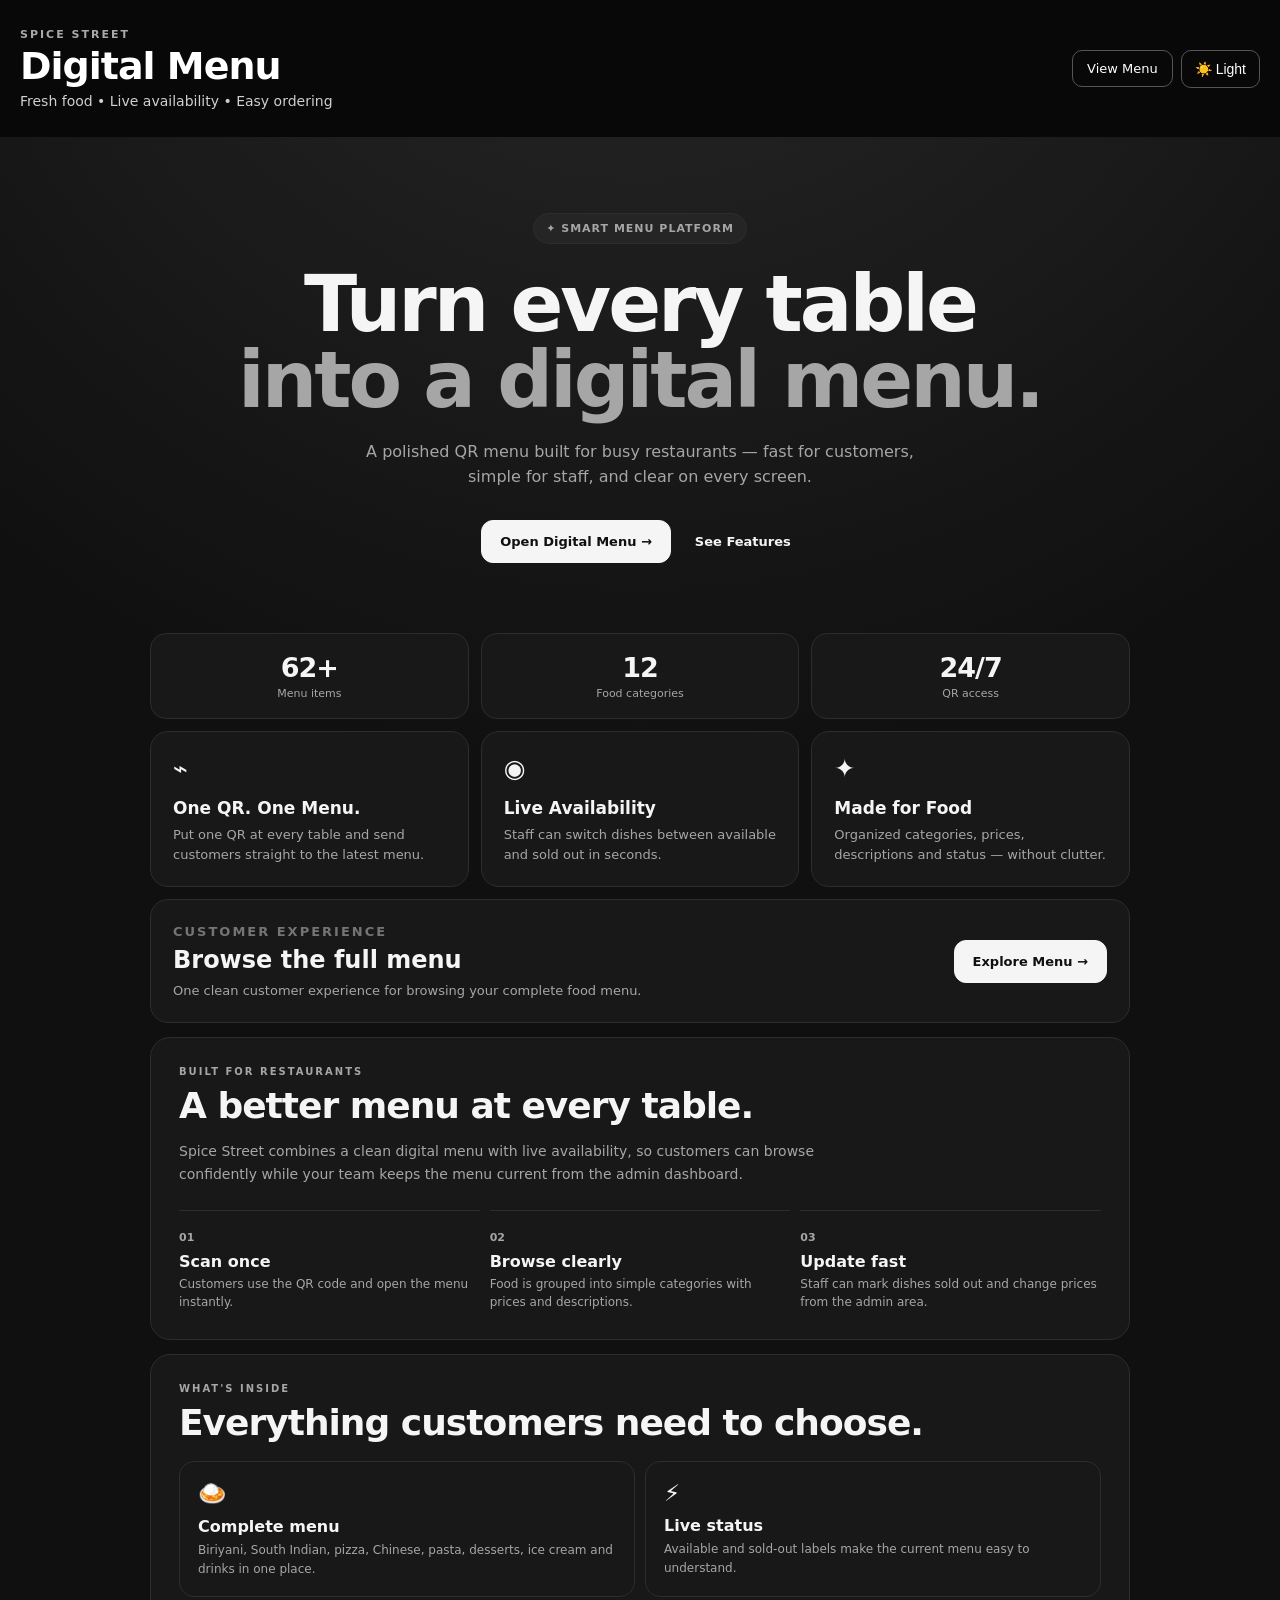
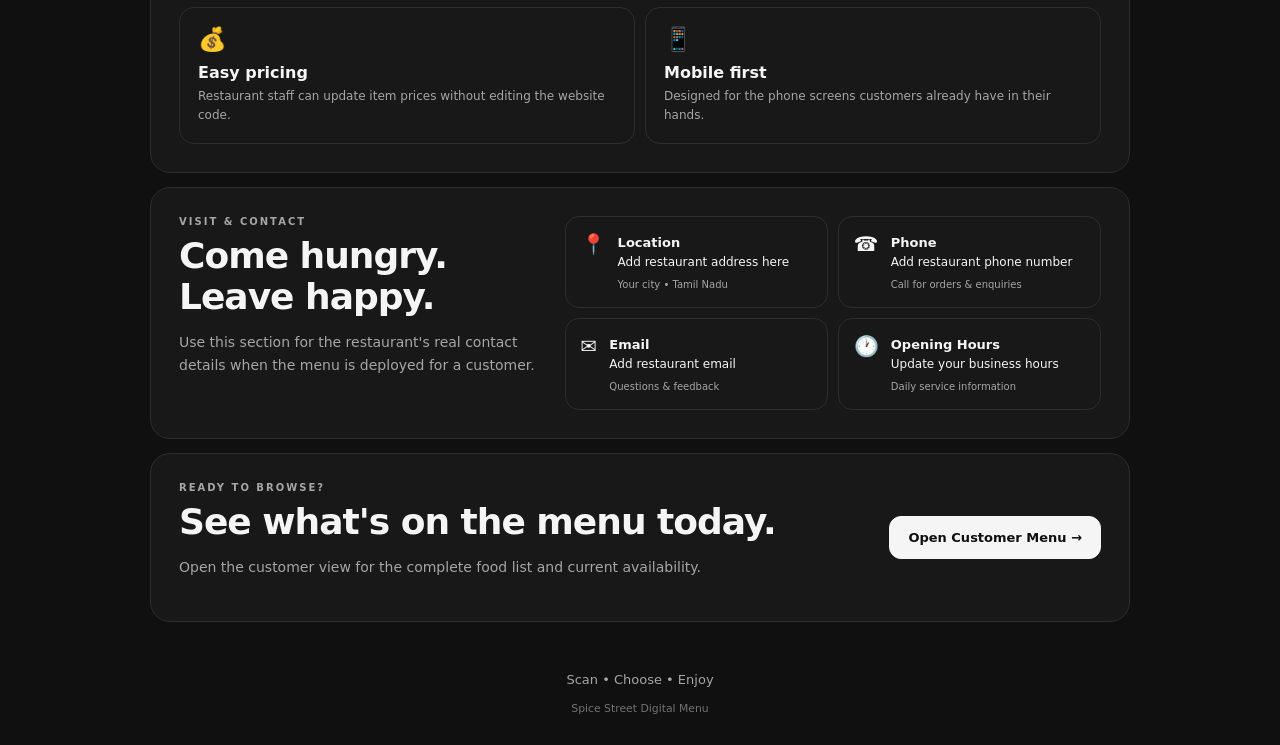
==== index.html @ be13a52f "fix: use canonical folder URLs for customer and admin" ====
<!DOCTYPE html>
<html lang="en">
<head>
  <meta charset="UTF-8">
  <meta name="viewport" content="width=device-width, initial-scale=1.0">
  <meta name="description" content="Spice Street digital menu — browse food, prices and live availability.">
  <link rel="canonical" href="https://menu.nexgenlink.co.in/">
  <title>Spice Street - Digital Menu</title>
  <link rel="icon" type="image/svg+xml" href="favicon.svg?v=15">
  <link rel="stylesheet" href="styles.css?v=15">
</head>
<body class="landing-page">
  <header class="topbar">
    <div>
      <p class="eyebrow">SPICE STREET</p>
      <h1>Digital Menu</h1>
      <p class="sub">Fresh food • Live availability • Easy ordering</p>
    </div>
    <div class="top-actions">
      <a class="admin-link" href="/customer/">View Menu</a>
      <button id="themeToggle" class="theme-toggle" type="button" aria-label="Switch theme"></button>
    </div>
  </header>

  <main class="landing-container">
    <section class="landing-hero">
      <div class="landing-badge">✦ SMART MENU PLATFORM</div>
      <h2>Turn every table<br><span>into a digital menu.</span></h2>
      <p>A polished QR menu built for busy restaurants — fast for customers, simple for staff, and clear on every screen.</p>
      <div class="landing-actions">
        <a class="primary-btn" href="/customer/">Open Digital Menu →</a>
        <a class="secondary-link" href="#features">See Features</a>
      </div>
    </section>

    <section class="landing-stats"><div><strong>62+</strong><span>Menu items</span></div><div><strong>12</strong><span>Food categories</span></div><div><strong>24/7</strong><span>QR access</span></div></section><section id="features" class="feature-grid">
      <article class="feature-card"><div class="feature-icon">⌁</div><h3>One QR. One Menu.</h3><p>Put one QR at every table and send customers straight to the latest menu.</p></article>
      <article class="feature-card"><div class="feature-icon">◉</div><h3>Live Availability</h3><p>Staff can switch dishes between available and sold out in seconds.</p></article>
      <article class="feature-card"><div class="feature-icon">✦</div><h3>Made for Food</h3><p>Organized categories, prices, descriptions and status — without clutter.</p></article>
    </section>

    <section class="menu-preview">
      <div>
        <p class="eyebrow">CUSTOMER EXPERIENCE</p>
        <h2>Browse the full menu</h2>
        <p>One clean customer experience for browsing your complete food menu.</p>
      </div>
      <a class="primary-btn" href="/customer/">Explore Menu →</a>
    </section>
<section class="about-block"><div class="section-kicker">BUILT FOR RESTAURANTS</div><h2>A better menu at every table.</h2><p>Spice Street combines a clean digital menu with live availability, so customers can browse confidently while your team keeps the menu current from the admin dashboard.</p><div class="about-points"><div><strong>01</strong><span>Scan once</span><p>Customers use the QR code and open the menu instantly.</p></div><div><strong>02</strong><span>Browse clearly</span><p>Food is grouped into simple categories with prices and descriptions.</p></div><div><strong>03</strong><span>Update fast</span><p>Staff can mark dishes sold out and change prices from the admin area.</p></div></div></section>
<section class="service-section"><div><div class="section-kicker">WHAT'S INSIDE</div><h2>Everything customers need to choose.</h2></div><div class="service-grid"><article><span>🍛</span><h3>Complete menu</h3><p>Biriyani, South Indian, pizza, Chinese, pasta, desserts, ice cream and drinks in one place.</p></article><article><span>⚡</span><h3>Live status</h3><p>Available and sold-out labels make the current menu easy to understand.</p></article><article><span>💰</span><h3>Easy pricing</h3><p>Restaurant staff can update item prices without editing the website code.</p></article><article><span>📱</span><h3>Mobile first</h3><p>Designed for the phone screens customers already have in their hands.</p></article></div></section>
<section class="contact-section" id="contact"><div><div class="section-kicker">VISIT & CONTACT</div><h2>Come hungry. Leave happy.</h2><p>Use this section for the restaurant's real contact details when the menu is deployed for a customer.</p></div><div class="contact-grid"><div><span>📍</span><div><strong>Location</strong><p>Add restaurant address here</p><small>Your city • Tamil Nadu</small></div></div><div><span>☎</span><div><strong>Phone</strong><p>Add restaurant phone number</p><small>Call for orders & enquiries</small></div></div><div><span>✉</span><div><strong>Email</strong><p>Add restaurant email</p><small>Questions & feedback</small></div></div><div><span>🕐</span><div><strong>Opening Hours</strong><p>Update your business hours</p><small>Daily service information</small></div></div></div></section>
<section class="cta-section"><div><div class="section-kicker">READY TO BROWSE?</div><h2>See what's on the menu today.</h2><p>Open the customer view for the complete food list and current availability.</p></div><a class="primary-btn" href="/customer/">Open Customer Menu →</a></section>
  </main>

  <footer><p>Scan • Choose • Enjoy</p><small>Spice Street Digital Menu</small></footer>
  <script src="app.js?v=15"></script>
</body>
</html>
---- styles.css ----
*{box-sizing:border-box}:root{--bg:#101010;--card:#181818;--text:#f5f5f5;--muted:#a6a6a6;--line:#2d2d2d;--accent:#080808;--green:#35c77a;--green-bg:#123b27;--red:#ff6b6b;--red-bg:#3b1717;--chip:#252525}body.light{--bg:#f7f7f5;--card:#fff;--text:#181818;--muted:#707070;--line:#e8e8e5;--accent:#111;--green:#16834b;--green-bg:#e8f7ef;--red:#c93636;--red-bg:#fff0f0;--chip:#f0f0ed}body{margin:0;background:var(--bg);color:var(--text);font-family:Inter,ui-sans-serif,system-ui,-apple-system,BlinkMacSystemFont,"Segoe UI",sans-serif}.topbar{background:var(--accent);color:#fff;padding:28px 20px;display:flex;align-items:center;justify-content:space-between;gap:16px}.topbar h1{margin:3px 0;font-size:clamp(26px,7vw,38px);letter-spacing:-1px}.eyebrow{margin:0;font-size:11px;letter-spacing:2px;opacity:.65;font-weight:800}.sub{margin:5px 0 0;color:#cfcfcf;font-size:14px}.top-actions{display:flex;align-items:center;gap:8px}.theme-toggle{border:1px solid #555;background:transparent;color:#fff;padding:10px 13px;border-radius:10px;cursor:pointer;font-size:14px;white-space:nowrap}.theme-toggle:hover{background:#222}body.light .theme-toggle{border-color:#aaa;color:#181818;background:#fff}body.light .theme-toggle:hover{background:#f0f0f0}.admin-link{text-decoration:none;color:#fff;border:1px solid #555;padding:10px 14px;border-radius:10px;font-size:13px;white-space:nowrap}.container{width:min(980px,calc(100% - 28px));margin:22px auto 50px}.hero{background:var(--card);border:1px solid var(--line);border-radius:18px;padding:20px;margin-bottom:14px}.hero div{display:flex;align-items:center;gap:8px}.hero p{margin:8px 0 0;color:var(--muted);font-size:14px}.status-dot{width:9px;height:9px;background:var(--green);border-radius:50%}.legend{display:flex;gap:18px;color:var(--muted);font-size:12px;margin:0 3px 18px}.legend span{display:flex;align-items:center;gap:6px}.legend i{width:8px;height:8px;display:inline-block;border-radius:50%}.available{background:var(--green)}.unavailable{background:var(--red)}.menu-sections{display:flex;flex-direction:column;gap:26px}.category-section{scroll-margin-top:20px}.category-heading{display:flex;align-items:center;gap:10px;margin:0 2px 10px}.category-icon{width:38px;height:38px;border-radius:12px;background:var(--chip);display:grid;place-items:center;font-size:21px}.category-heading h2{font-size:19px;margin:0}.category-heading p{font-size:11px;color:var(--muted);margin:2px 0 0}.menu-grid{display:grid;grid-template-columns:repeat(2,minmax(0,1fr));gap:12px}.menu-card{background:var(--card);border:1px solid var(--line);border-radius:16px;padding:16px;min-height:165px;display:flex;flex-direction:column;justify-content:space-between;transition:.15s ease}.menu-card.sold{opacity:.62}.category{font-size:10px;font-weight:800;letter-spacing:1.2px;color:var(--muted);text-transform:uppercase}.dish-name{font-size:18px;font-weight:750;margin:7px 0 4px}.description{color:var(--muted);font-size:12px;line-height:1.45}.price{font-weight:800;margin-top:12px}.badge{align-self:flex-start;margin-top:12px;padding:6px 9px;border-radius:999px;font-size:11px;font-weight:800}.badge.on{color:var(--green);background:var(--green-bg)}.badge.off{color:var(--red);background:var(--red-bg)}footer{text-align:center;color:var(--muted);padding:0 20px 30px;font-size:13px}footer small{opacity:.65}.admin-summary{display:grid;grid-template-columns:1fr 1fr auto;gap:10px;margin-bottom:14px}.admin-summary>div{background:var(--card);border:1px solid var(--line);border-radius:15px;padding:16px}.admin-summary strong{display:block;font-size:25px}.admin-summary span{color:var(--muted);font-size:12px}.secondary-btn{border:1px solid var(--line);background:var(--card);color:var(--text);border-radius:15px;padding:12px 15px;cursor:pointer;font-weight:700}.notice{padding:13px 15px;background:#332d12;border:1px solid #665a24;border-radius:13px;margin-bottom:14px;font-size:12px}.notice strong{margin-right:6px}.notice span{color:#d8c982}body.light .notice{background:#fff8df;border-color:#f0df9d}body.light .notice span{color:#6d633d}.admin-list{display:flex;flex-direction:column;gap:9px}.admin-row{background:var(--card);border:1px solid var(--line);border-radius:15px;padding:13px 15px;display:flex;align-items:center;justify-content:space-between;gap:14px}.admin-info{min-width:0;display:flex;align-items:center;gap:11px}.admin-food-icon{width:36px;height:36px;border-radius:11px;background:var(--chip);display:grid;place-items:center;font-size:19px;flex:0 0 auto}.admin-info strong{display:block;font-size:15px}.admin-info span{display:block;color:var(--muted);font-size:12px;margin-top:3px}.admin-category{font-size:10px;color:var(--muted);font-weight:800;text-transform:uppercase;letter-spacing:1px;margin:20px 2px 8px}.admin-category:first-child{margin-top:0}.toggle{border:0;min-width:92px;padding:10px 12px;border-radius:10px;cursor:pointer;font-weight:800;font-size:12px}.toggle.on{background:var(--green-bg);color:var(--green)}.toggle.off{background:var(--red-bg);color:var(--red)}@media(max-width:620px){.top-actions{flex-wrap:wrap;justify-content:flex-end}.menu-grid{grid-template-columns:1fr}.admin-summary{grid-template-columns:1fr 1fr}.secondary-btn{grid-column:1/-1}.admin-topbar{align-items:flex-start}}
.landing-container{width:min(980px,calc(100% - 28px));margin:0 auto 50px}
.landing-hero{padding:76px 8px 70px;text-align:center}
.landing-badge{display:inline-block;padding:8px 12px;border:1px solid var(--line);background:var(--chip);border-radius:999px;color:var(--muted);font-size:11px;font-weight:800;letter-spacing:1px}
.landing-hero h2{font-size:clamp(42px,9vw,78px);line-height:.98;letter-spacing:-3px;margin:22px 0 20px}
.landing-hero h2 span{color:var(--muted)}
.landing-hero>p{max-width:600px;margin:0 auto;color:var(--muted);font-size:16px;line-height:1.6}
.landing-actions{display:flex;justify-content:center;align-items:center;gap:16px;margin-top:30px;flex-wrap:wrap}
.primary-btn{display:inline-block;text-decoration:none;background:var(--text);color:var(--bg);padding:13px 18px;border-radius:12px;font-weight:800;font-size:13px;border:1px solid var(--text)}
.secondary-link{color:var(--text);text-decoration:none;font-size:13px;font-weight:700;padding:13px 8px}
.feature-grid{display:grid;grid-template-columns:repeat(3,1fr);gap:12px}
.feature-card,.menu-preview{background:var(--card);border:1px solid var(--line);border-radius:18px;padding:22px}
.feature-icon{font-size:25px;margin-bottom:15px}
.feature-card h3{margin:0 0 7px;font-size:17px}
.feature-card p,.menu-preview p{margin:0;color:var(--muted);font-size:13px;line-height:1.5}
.menu-preview{margin-top:12px;display:flex;align-items:center;justify-content:space-between;gap:20px}
.menu-preview h2{margin:4px 0 7px;font-size:24px}
.menu-preview .primary-btn{white-space:nowrap}
body.light .primary-btn{background:var(--text);color:var(--card)}
@media(max-width:620px){.landing-hero{padding:52px 5px}.landing-hero h2{letter-spacing:-2px}.feature-grid{grid-template-columns:1fr}.menu-preview{display:block}.menu-preview .primary-btn{margin-top:18px}.top-actions{flex-wrap:wrap}}

.landing-page{background:radial-gradient(circle at 50% -10%,#2a2a2a 0,#101010 38%,#101010 70%)}
body.light.landing-page{background:radial-gradient(circle at 50% -10%,#fff 0,#f7f7f5 45%,#f7f7f5 75%)}
.landing-stats{display:grid;grid-template-columns:repeat(3,1fr);gap:12px;margin-bottom:12px}
.landing-stats>div{background:var(--card);border:1px solid var(--line);border-radius:16px;padding:18px;text-align:center}
.landing-stats strong{display:block;font-size:27px;letter-spacing:-1px}
.landing-stats span{display:block;color:var(--muted);font-size:11px;margin-top:4px}
.login-screen{min-height:calc(100vh - 105px);display:grid;place-items:center;padding:28px 14px}
.login-card{width:min(410px,100%);background:var(--card);border:1px solid var(--line);border-radius:22px;padding:30px;box-shadow:0 20px 70px rgba(0,0,0,.25)}
.login-logo{width:50px;height:50px;display:grid;place-items:center;border-radius:15px;background:var(--chip);font-size:25px;margin-bottom:18px}
.login-card h2{margin:4px 0 7px;font-size:28px}
.login-sub{margin:0 0 22px;color:var(--muted);font-size:13px;line-height:1.5}
.login-card label{display:block;font-size:12px;font-weight:800;margin:14px 0}
.login-card input{display:block;width:100%;margin-top:7px;padding:12px 13px;border-radius:11px;border:1px solid var(--line);background:var(--bg);color:var(--text);font:inherit;outline:none}
.login-card input:focus{border-color:var(--muted)}
.login-btn{width:100%;border:0;border-radius:11px;padding:13px;background:var(--text);color:var(--bg);font-weight:800;cursor:pointer;margin-top:8px}
.login-error{min-height:16px;color:var(--red);font-size:12px;text-align:center;margin:10px 0 0}
.test-note{display:block;text-align:center;color:var(--muted);font-size:10px;margin-top:16px}
@media(max-width:620px){.landing-stats{grid-template-columns:1fr 1fr}.landing-stats>div:last-child{grid-column:1/-1}}

.about-block,.service-section,.contact-section,.cta-section{margin-top:14px;background:var(--card);border:1px solid var(--line);border-radius:20px;padding:28px}.section-kicker{font-size:10px;letter-spacing:2px;font-weight:900;color:var(--muted);margin-bottom:8px}.about-block h2,.service-section h2,.contact-section h2,.cta-section h2{margin:0 0 10px;font-size:clamp(25px,5vw,36px);letter-spacing:-1px}.about-block>p,.contact-section>div>p,.cta-section p{max-width:700px;color:var(--muted);line-height:1.65;font-size:14px}.about-points{display:grid;grid-template-columns:repeat(3,1fr);gap:10px;margin-top:24px}.about-points>div{border-top:1px solid var(--line);padding-top:15px}.about-points strong{font-size:11px;color:var(--muted)}.about-points span{display:block;font-weight:800;margin:7px 0 4px}.about-points p{margin:0;color:var(--muted);font-size:12px;line-height:1.5}.service-section>div:first-child{margin-bottom:18px}.service-grid{display:grid;grid-template-columns:repeat(2,1fr);gap:10px}.service-grid article{border:1px solid var(--line);border-radius:15px;padding:18px}.service-grid article>span{font-size:23px}.service-grid h3{margin:10px 0 5px;font-size:16px}.service-grid p{margin:0;color:var(--muted);font-size:12px;line-height:1.55}.contact-section{display:grid;grid-template-columns:.8fr 1.2fr;gap:28px}.contact-grid{display:grid;grid-template-columns:1fr 1fr;gap:10px}.contact-grid>div{display:flex;gap:12px;border:1px solid var(--line);border-radius:14px;padding:15px}.contact-grid>div>span{font-size:20px}.contact-grid strong{font-size:13px}.contact-grid p{margin:4px 0;color:var(--text);font-size:12px}.contact-grid small{color:var(--muted);font-size:10px}.cta-section{display:flex;align-items:center;justify-content:space-between;gap:20px}.cta-section .primary-btn{white-space:nowrap}.price-editor{display:flex;align-items:center;gap:6px;margin-top:4px}.price-editor span{color:var(--muted);font-size:12px}.price-input{width:80px;border:1px solid var(--line);background:var(--bg);color:var(--text);border-radius:8px;padding:7px 8px;font:inherit;font-weight:700}.price-save{border:1px solid var(--line);background:var(--chip);color:var(--text);border-radius:8px;padding:7px 9px;cursor:pointer;font-size:11px;font-weight:800}.login-screen{background:radial-gradient(circle at 50% 15%,#242424 0,#101010 45%);min-height:calc(100vh - 105px);padding:42px 16px;display:grid;place-items:center}.login-card{width:min(440px,100%);background:var(--card);border:1px solid var(--line);border-radius:26px;padding:34px;box-shadow:0 24px 80px rgba(0,0,0,.35)}.login-logo{width:58px;height:58px;border-radius:18px;background:linear-gradient(135deg,#2b2b2b,#151515);border:1px solid #3b3b3b;display:grid;place-items:center;font-size:27px;margin-bottom:22px}.login-card h2{font-size:31px;letter-spacing:-1px;margin:4px 0 8px}.login-sub{color:var(--muted);font-size:13px;line-height:1.55;margin:0 0 25px}.login-card input{width:100%;margin-top:7px;padding:13px 14px;border-radius:12px;border:1px solid var(--line);background:var(--bg);color:var(--text);font:inherit;outline:none}.login-btn{width:100%;margin-top:10px;padding:14px;border:0;border-radius:12px;background:var(--text);color:var(--bg);font-weight:900;cursor:pointer}.test-note{display:none}.admin-price-row{display:flex;align-items:center;gap:7px;flex-wrap:wrap}@media(max-width:720px){.contact-section{grid-template-columns:1fr}.about-points{grid-template-columns:1fr}.cta-section{display:block}.cta-section .primary-btn{display:inline-block;margin-top:8px}}@media(max-width:620px){.service-grid,.contact-grid{grid-template-columns:1fr}}

/* Fix admin login/dashboard visibility */
.login-screen[hidden],
.admin-container[hidden]{display:none !important;}
.login-screen{width:100%;min-height:calc(100vh - 105px);display:grid;place-items:center;}
.admin-container{display:block;}

.publish-btn{border:0;background:var(--text);color:var(--bg);border-radius:15px;padding:12px 16px;cursor:pointer;font-weight:900}.publish-btn:hover{opacity:.9}@media(max-width:620px){.publish-btn{grid-column:1/-1}}

.header-publish{white-space:nowrap;padding:10px 14px;border-radius:10px}.header-publish:hover{opacity:.9}@media(max-width:720px){.header-publish{order:3;width:100%}.admin-topbar .top-actions{width:100%}.admin-topbar .top-actions .admin-link,.admin-topbar .top-actions .theme-toggle{flex:1}}

/* GitHub auto-publish panel (admin) */
.sync-panel{background:var(--card);border:1px solid var(--line);border-radius:15px;padding:14px 16px;margin-bottom:12px}
.sync-row{display:flex;align-items:center;gap:12px}
.sync-dot{width:10px;height:10px;border-radius:50%;background:var(--muted);flex:0 0 auto;box-shadow:0 0 0 4px var(--chip)}
.sync-dot.ok{background:var(--green)}
.sync-dot.err{background:var(--red)}
.sync-dot.busy{background:#e6a817;animation:syncPulse 1.1s ease-in-out infinite}
@keyframes syncPulse{0%,100%{opacity:1}50%{opacity:.3}}
.sync-text{flex:1;min-width:0}
.sync-text strong{display:block;font-size:14px}
.sync-text span{display:block;color:var(--muted);font-size:12px;line-height:1.45;margin-top:2px;overflow-wrap:anywhere}
.sync-text a{color:var(--text);font-weight:700}
.sync-actions{display:flex;gap:8px;flex:0 0 auto}
.sync-btn{border:1px solid var(--line);background:var(--chip);color:var(--text);border-radius:10px;padding:9px 12px;font:inherit;font-size:12px;font-weight:800;cursor:pointer;white-space:nowrap}
.sync-btn:hover{opacity:.9}
.sync-btn:disabled{opacity:.6;cursor:progress}
.sync-btn.primary{background:var(--text);color:var(--bg);border-color:var(--text)}
.sync-settings{border-top:1px solid var(--line);margin-top:14px;padding-top:14px}
.sync-help{margin:0 0 10px;color:var(--muted);font-size:12px;line-height:1.55}
.sync-help a,.sync-steps a{color:var(--text);font-weight:700}
.sync-help code{background:var(--chip);border-radius:6px;padding:1px 5px;font-size:11px}
.sync-steps{margin:0 0 12px;padding-left:18px;color:var(--muted);font-size:12px;line-height:1.6}
.sync-steps em{color:var(--text);font-style:normal;font-weight:700}
.token-form{display:flex;gap:8px;flex-wrap:wrap}
.token-form input{flex:1 1 220px;min-width:0;border:1px solid var(--line);background:var(--bg);color:var(--text);border-radius:10px;padding:10px 12px;font:inherit;outline:none}
.token-form input:focus{border-color:var(--muted)}
.sync-message{min-height:16px;margin:8px 0 0;font-size:12px;color:var(--muted);line-height:1.45}
.sync-message.err{color:var(--red)}
.sync-message.ok{color:var(--green)}
.link-btn{background:none;border:0;padding:8px 0 0;color:var(--red);font:inherit;font-size:12px;font-weight:700;cursor:pointer;text-decoration:underline}
@media(max-width:620px){.sync-row{flex-wrap:wrap}.sync-text{flex-basis:calc(100% - 22px)}.sync-actions{width:100%;justify-content:flex-end}.sync-actions .sync-btn{flex:1}}

/* Customer menu status */
.menu-updated{display:block;margin-top:8px;color:var(--muted);font-size:11px}
.menu-updated:empty{display:none}
.menu-loading{color:var(--muted);font-size:13px;text-align:center;padding:36px 0}

/* Customer menu: search, diet filter, category jump ----------------------- */
.menu-tools{position:sticky;top:0;z-index:6;background:var(--bg);padding:6px 0 12px;margin:0 0 4px}
.search-field{display:flex;align-items:center;gap:9px;background:var(--card);border:1px solid var(--line);border-radius:14px;padding:10px 13px}
.search-field:focus-within{border-color:var(--muted)}
.search-icon{flex:0 0 auto;font-size:14px;opacity:.65}
#menuSearch{flex:1 1 auto;min-width:0;border:0;background:transparent;color:var(--text);font:inherit;font-size:15px;padding:2px 0;outline:none;-webkit-appearance:none;appearance:none}
#menuSearch::placeholder{color:var(--muted)}
#menuSearch::-webkit-search-cancel-button,#menuSearch::-webkit-search-decoration{-webkit-appearance:none;appearance:none}
.search-clear{flex:0 0 auto;width:24px;height:24px;border:0;border-radius:50%;background:var(--chip);color:var(--muted);font:inherit;font-size:11px;line-height:1;cursor:pointer}
.search-clear:hover{color:var(--text)}
.chip-row{display:flex;flex-wrap:wrap;gap:8px;margin-top:10px}
.chip{display:inline-flex;align-items:center;gap:6px;border:1px solid var(--line);background:var(--card);color:var(--muted);border-radius:999px;padding:7px 13px;font:inherit;font-size:12px;font-weight:700;cursor:pointer;white-space:nowrap;transition:.15s ease}
.chip:hover{color:var(--text);border-color:var(--muted)}
.chip.is-active{background:var(--text);border-color:var(--text);color:var(--bg)}
.chip.is-active .diet-mark{border-color:currentColor}
.chip.is-active .diet-mark::after{background:currentColor}
.chip-cat{padding:7px 11px}
/* FSSAI-style veg / non-veg marker */
.diet-mark{flex:0 0 auto;width:13px;height:13px;border:1.5px solid var(--green);border-radius:3px;display:inline-grid;place-items:center}
.diet-mark::after{content:"";width:6px;height:6px;border-radius:50%;background:var(--green)}
.diet-mark.nonveg{border-color:var(--red)}
.diet-mark.nonveg::after{background:var(--red)}
.menu-card .category{display:flex;align-items:center;gap:6px}
.menu-count{margin:12px 2px 0;color:var(--muted);font-size:11px;font-weight:600}
.menu-count:empty{display:none}
mark{background:var(--green-bg);color:var(--green);border-radius:4px;padding:0 2px}
.menu-empty{text-align:center;padding:48px 22px;background:var(--card);border:1px solid var(--line);border-radius:18px}
.menu-empty p{margin:0;font-size:30px}
.menu-empty strong{display:block;margin:14px 0 6px;font-size:17px}
.menu-empty span{display:block;color:var(--muted);font-size:13px;line-height:1.5}
.menu-empty-btn{margin-top:18px;border:1px solid var(--line);background:var(--bg);color:var(--text);border-radius:11px;padding:10px 15px;font:inherit;font-size:12px;font-weight:800;cursor:pointer}
.menu-empty-btn:hover{border-color:var(--muted)}
.category-section{scroll-margin-top:190px}
@media(max-width:620px){.menu-tools{padding:6px 0 10px}.chip{font-size:11px;padding:6px 11px}.category-section{scroll-margin-top:150px}}

/* Redirect stubs (/admin.html, /customer.html) and the 404 page ----------- */
.redirect-card,.notfound-card{text-align:center;padding:70px 22px}
.redirect-card h1,.notfound-card h1{margin:6px 0 10px;font-size:clamp(30px,8vw,44px);letter-spacing:-1px}
.redirect-card p,.notfound-text{color:var(--muted);font-size:14px;line-height:1.6;max-width:420px;margin:0 auto}
.notfound-card .big{font-size:clamp(64px,18vw,110px);line-height:1;letter-spacing:-4px;margin:10px 0 6px}
.notfound-actions{display:flex;justify-content:center;align-items:center;gap:14px;flex-wrap:wrap;margin-top:26px}
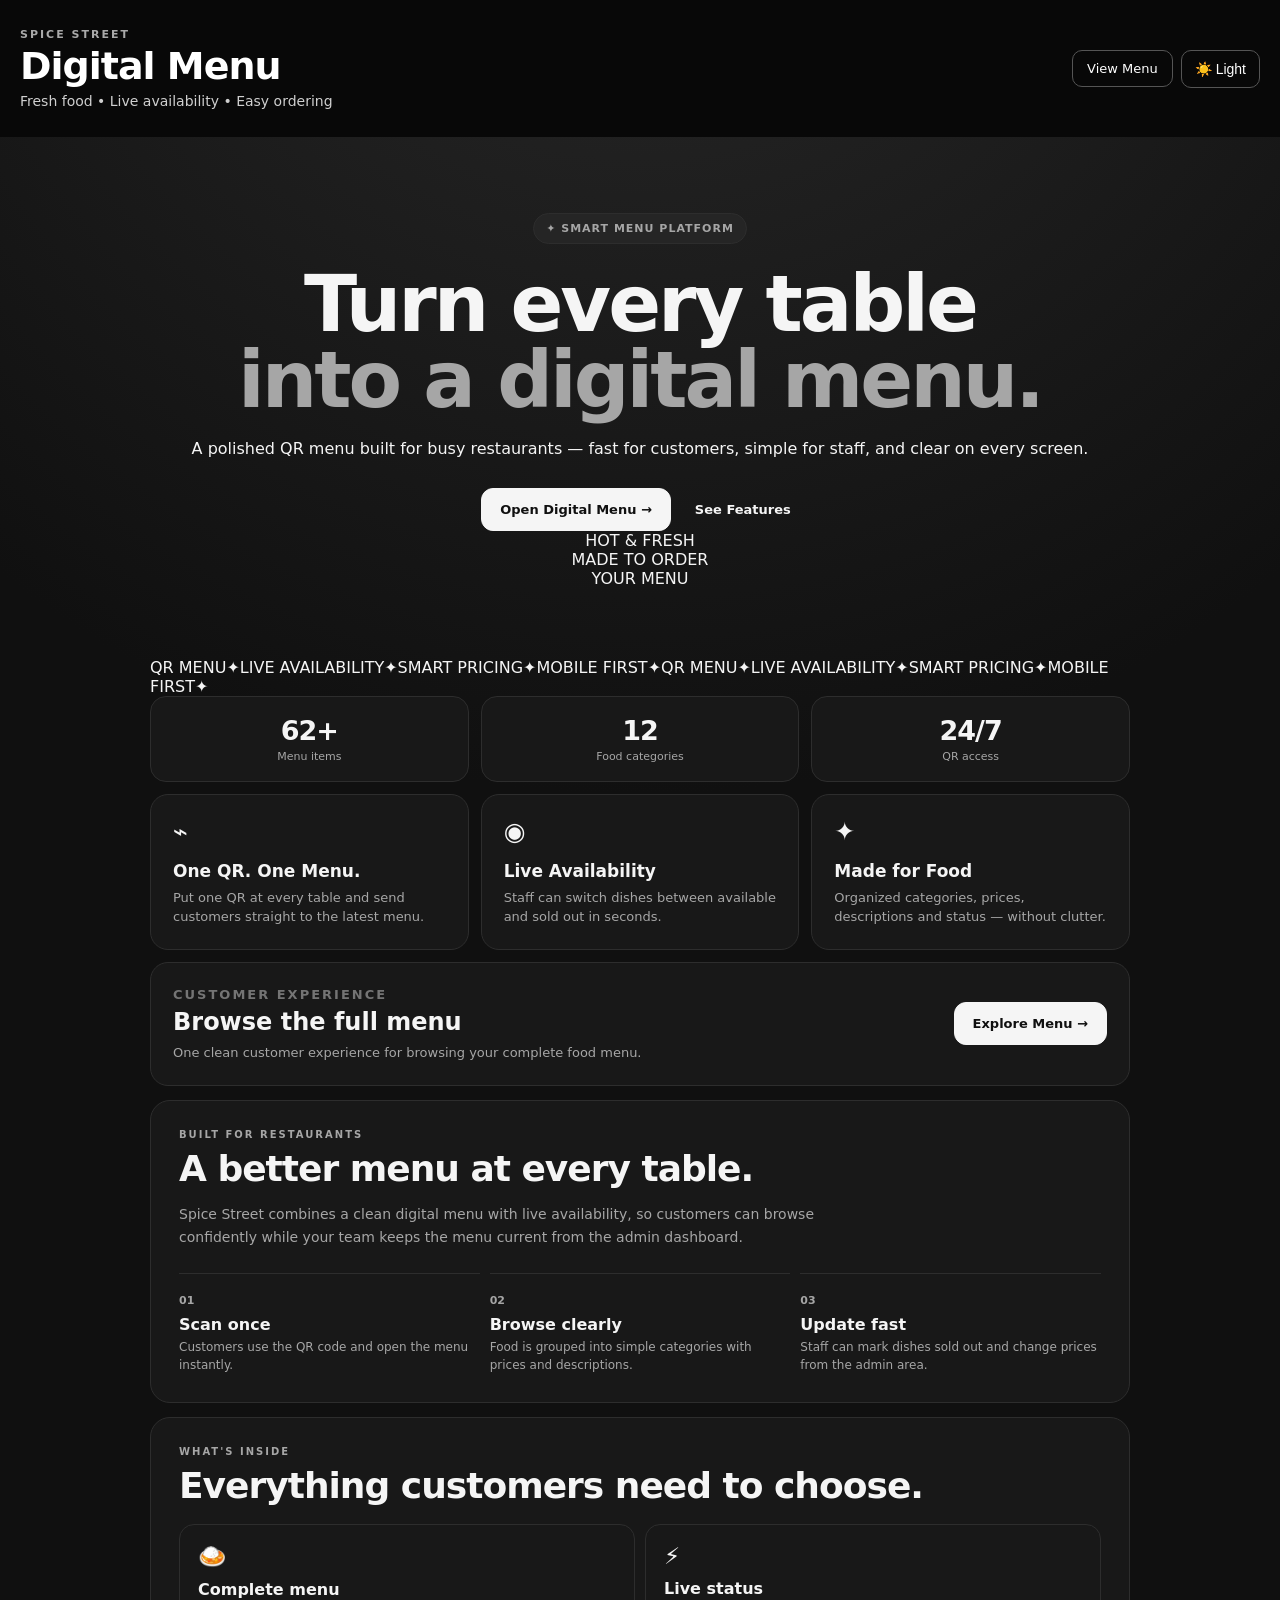
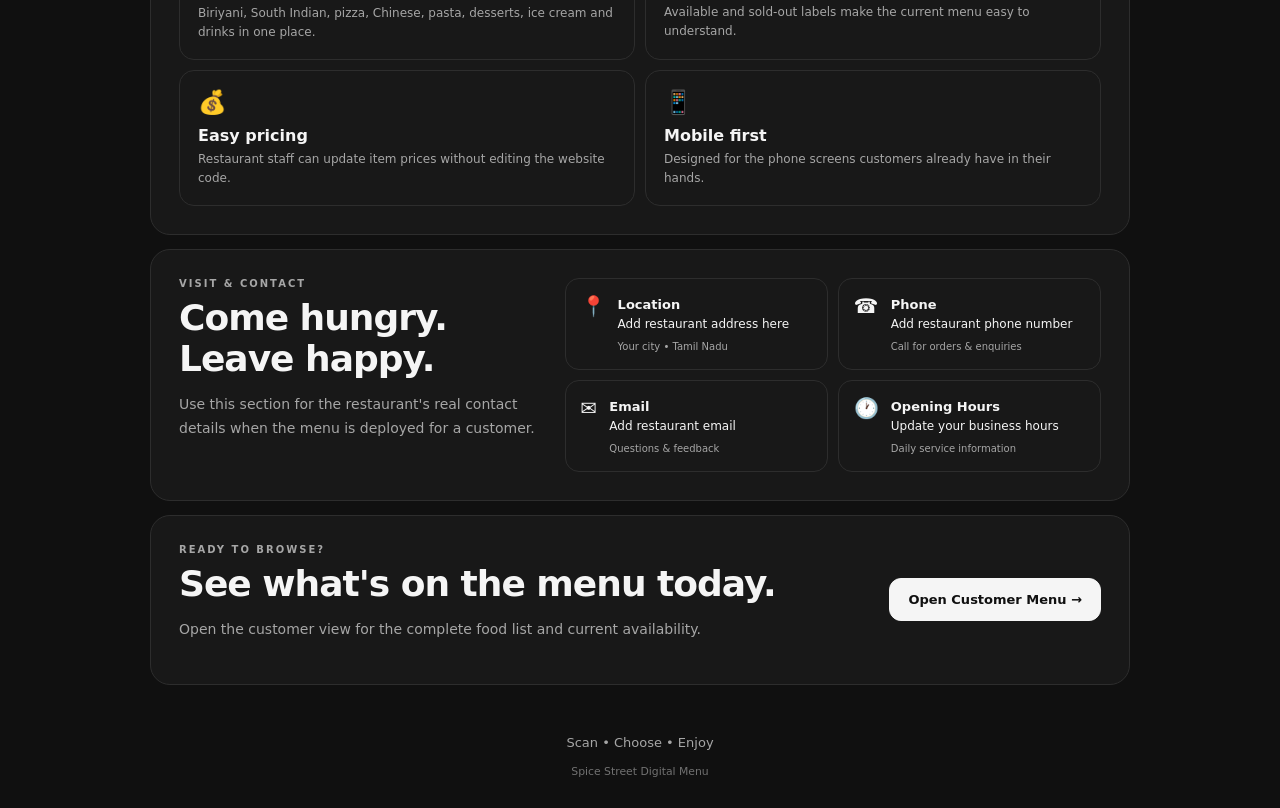
==== commit 513e075b: "feat: add animated food hero to landing page" ====
--- a/index.html
+++ b/index.html
@@ -7,7 +7,7 @@
   <link rel="canonical" href="https://menu.nexgenlink.co.in/">
   <title>Spice Street - Digital Menu</title>
   <link rel="icon" type="image/svg+xml" href="favicon.svg?v=15">
-  <link rel="stylesheet" href="styles.css?v=15">
+  <link rel="stylesheet" href="styles.css?v=16">
 </head>
 <body class="landing-page">
   <header class="topbar">
@@ -23,15 +23,28 @@
   </header>
 
   <main class="landing-container">
-    <section class="landing-hero">
-      <div class="landing-badge">✦ SMART MENU PLATFORM</div>
-      <h2>Turn every table<br><span>into a digital menu.</span></h2>
-      <p>A polished QR menu built for busy restaurants — fast for customers, simple for staff, and clear on every screen.</p>
-      <div class="landing-actions">
-        <a class="primary-btn" href="/customer/">Open Digital Menu →</a>
-        <a class="secondary-link" href="#features">See Features</a>
+    <section class="landing-hero landing-hero-visual">
+      <div class="hero-copy">
+        <div class="landing-badge">✦ SMART MENU PLATFORM</div>
+        <h2>Turn every table<br><span>into a digital menu.</span></h2>
+        <p>A polished QR menu built for busy restaurants — fast for customers, simple for staff, and clear on every screen.</p>
+        <div class="landing-actions">
+          <a class="primary-btn" href="/customer/">Open Digital Menu →</a>
+          <a class="secondary-link" href="#features">See Features</a>
+        </div>
+      </div>
+      <div class="food-orbit" aria-hidden="true">
+        <div class="food-glow"></div>
+        <div class="food-card food-card-a"><img src="https://images.unsplash.com/photo-1565299624946-b28f40a0ae38?auto=format&fit=crop&w=700&q=82" alt="" loading="eager"><span>HOT & FRESH</span></div>
+        <div class="food-card food-card-b"><img src="https://images.unsplash.com/photo-1568901346375-23c9450c58cd?auto=format&fit=crop&w=600&q=82" alt="" loading="eager"><span>MADE TO ORDER</span></div>
+        <div class="food-card food-card-c"><img src="https://images.unsplash.com/photo-1563379926898-05f4575a45d8?auto=format&fit=crop&w=650&q=82" alt="" loading="eager"><span>YOUR MENU</span></div>
+        <div class="orbit-dots"></div>
       </div>
     </section>
+
+    <div class="food-marquee" aria-label="Digital menu features">
+      <div><span>QR MENU</span><b>✦</b><span>LIVE AVAILABILITY</span><b>✦</b><span>SMART PRICING</span><b>✦</b><span>MOBILE FIRST</span><b>✦</b><span>QR MENU</span><b>✦</b><span>LIVE AVAILABILITY</span><b>✦</b><span>SMART PRICING</span><b>✦</b><span>MOBILE FIRST</span><b>✦</b></div>
+    </div>
 
     <section class="landing-stats"><div><strong>62+</strong><span>Menu items</span></div><div><strong>12</strong><span>Food categories</span></div><div><strong>24/7</strong><span>QR access</span></div></section><section id="features" class="feature-grid">
       <article class="feature-card"><div class="feature-icon">⌁</div><h3>One QR. One Menu.</h3><p>Put one QR at every table and send customers straight to the latest menu.</p></article>
@@ -54,6 +67,6 @@
   </main>
 
   <footer><p>Scan • Choose • Enjoy</p><small>Spice Street Digital Menu</small></footer>
-  <script src="app.js?v=15"></script>
+  <script src="app.js?v=18"></script>
 </body>
 </html>
--- a/styles.css
+++ b/styles.css
@@ -1,4 +1,4 @@
-*{box-sizing:border-box}:root{--bg:#101010;--card:#181818;--text:#f5f5f5;--muted:#a6a6a6;--line:#2d2d2d;--accent:#080808;--green:#35c77a;--green-bg:#123b27;--red:#ff6b6b;--red-bg:#3b1717;--chip:#252525}body.light{--bg:#f7f7f5;--card:#fff;--text:#181818;--muted:#707070;--line:#e8e8e5;--accent:#111;--green:#16834b;--green-bg:#e8f7ef;--red:#c93636;--red-bg:#fff0f0;--chip:#f0f0ed}body{margin:0;background:var(--bg);color:var(--text);font-family:Inter,ui-sans-serif,system-ui,-apple-system,BlinkMacSystemFont,"Segoe UI",sans-serif}.topbar{background:var(--accent);color:#fff;padding:28px 20px;display:flex;align-items:center;justify-content:space-between;gap:16px}.topbar h1{margin:3px 0;font-size:clamp(26px,7vw,38px);letter-spacing:-1px}.eyebrow{margin:0;font-size:11px;letter-spacing:2px;opacity:.65;font-weight:800}.sub{margin:5px 0 0;color:#cfcfcf;font-size:14px}.top-actions{display:flex;align-items:center;gap:8px}.theme-toggle{border:1px solid #555;background:transparent;color:#fff;padding:10px 13px;border-radius:10px;cursor:pointer;font-size:14px;white-space:nowrap}.theme-toggle:hover{background:#222}body.light .theme-toggle{border-color:#aaa;color:#181818;background:#fff}body.light .theme-toggle:hover{background:#f0f0f0}.admin-link{text-decoration:none;color:#fff;border:1px solid #555;padding:10px 14px;border-radius:10px;font-size:13px;white-space:nowrap}.container{width:min(980px,calc(100% - 28px));margin:22px auto 50px}.hero{background:var(--card);border:1px solid var(--line);border-radius:18px;padding:20px;margin-bottom:14px}.hero div{display:flex;align-items:center;gap:8px}.hero p{margin:8px 0 0;color:var(--muted);font-size:14px}.status-dot{width:9px;height:9px;background:var(--green);border-radius:50%}.legend{display:flex;gap:18px;color:var(--muted);font-size:12px;margin:0 3px 18px}.legend span{display:flex;align-items:center;gap:6px}.legend i{width:8px;height:8px;display:inline-block;border-radius:50%}.available{background:var(--green)}.unavailable{background:var(--red)}.menu-sections{display:flex;flex-direction:column;gap:26px}.category-section{scroll-margin-top:20px}.category-heading{display:flex;align-items:center;gap:10px;margin:0 2px 10px}.category-icon{width:38px;height:38px;border-radius:12px;background:var(--chip);display:grid;place-items:center;font-size:21px}.category-heading h2{font-size:19px;margin:0}.category-heading p{font-size:11px;color:var(--muted);margin:2px 0 0}.menu-grid{display:grid;grid-template-columns:repeat(2,minmax(0,1fr));gap:12px}.menu-card{background:var(--card);border:1px solid var(--line);border-radius:16px;padding:16px;min-height:165px;display:flex;flex-direction:column;justify-content:space-between;transition:.15s ease}.menu-card.sold{opacity:.62}.category{font-size:10px;font-weight:800;letter-spacing:1.2px;color:var(--muted);text-transform:uppercase}.dish-name{font-size:18px;font-weight:750;margin:7px 0 4px}.description{color:var(--muted);font-size:12px;line-height:1.45}.price{font-weight:800;margin-top:12px}.badge{align-self:flex-start;margin-top:12px;padding:6px 9px;border-radius:999px;font-size:11px;font-weight:800}.badge.on{color:var(--green);background:var(--green-bg)}.badge.off{color:var(--red);background:var(--red-bg)}footer{text-align:center;color:var(--muted);padding:0 20px 30px;font-size:13px}footer small{opacity:.65}.admin-summary{display:grid;grid-template-columns:1fr 1fr auto;gap:10px;margin-bottom:14px}.admin-summary>div{background:var(--card);border:1px solid var(--line);border-radius:15px;padding:16px}.admin-summary strong{display:block;font-size:25px}.admin-summary span{color:var(--muted);font-size:12px}.secondary-btn{border:1px solid var(--line);background:var(--card);color:var(--text);border-radius:15px;padding:12px 15px;cursor:pointer;font-weight:700}.notice{padding:13px 15px;background:#332d12;border:1px solid #665a24;border-radius:13px;margin-bottom:14px;font-size:12px}.notice strong{margin-right:6px}.notice span{color:#d8c982}body.light .notice{background:#fff8df;border-color:#f0df9d}body.light .notice span{color:#6d633d}.admin-list{display:flex;flex-direction:column;gap:9px}.admin-row{background:var(--card);border:1px solid var(--line);border-radius:15px;padding:13px 15px;display:flex;align-items:center;justify-content:space-between;gap:14px}.admin-info{min-width:0;display:flex;align-items:center;gap:11px}.admin-food-icon{width:36px;height:36px;border-radius:11px;background:var(--chip);display:grid;place-items:center;font-size:19px;flex:0 0 auto}.admin-info strong{display:block;font-size:15px}.admin-info span{display:block;color:var(--muted);font-size:12px;margin-top:3px}.admin-category{font-size:10px;color:var(--muted);font-weight:800;text-transform:uppercase;letter-spacing:1px;margin:20px 2px 8px}.admin-category:first-child{margin-top:0}.toggle{border:0;min-width:92px;padding:10px 12px;border-radius:10px;cursor:pointer;font-weight:800;font-size:12px}.toggle.on{background:var(--green-bg);color:var(--green)}.toggle.off{background:var(--red-bg);color:var(--red)}@media(max-width:620px){.top-actions{flex-wrap:wrap;justify-content:flex-end}.menu-grid{grid-template-columns:1fr}.admin-summary{grid-template-columns:1fr 1fr}.secondary-btn{grid-column:1/-1}.admin-topbar{align-items:flex-start}}
+*{box-sizing:border-box}:root{--bg:#101010;--card:#181818;--text:#f5f5f5;--muted:#a6a6a6;--line:#2d2d2d;--accent:#080808;--green:#35c77a;--green-bg:#123b27;--red:#ff6b6b;--red-bg:#3b1717;--chip:#252525}body.light{color-scheme:light;--bg:#f7f7f5;--card:#fff;--text:#181818;--muted:#707070;--line:#e8e8e5;--accent:#111;--green:#16834b;--green-bg:#e8f7ef;--red:#c93636;--red-bg:#fff0f0;--chip:#f0f0ed}body{color-scheme:dark;margin:0;background:var(--bg);color:var(--text);font-family:Inter,ui-sans-serif,system-ui,-apple-system,BlinkMacSystemFont,"Segoe UI",sans-serif}.topbar{background:var(--accent);color:#fff;padding:28px 20px;display:flex;align-items:center;justify-content:space-between;gap:16px}.topbar h1{margin:3px 0;font-size:clamp(26px,7vw,38px);letter-spacing:-1px}.eyebrow{margin:0;font-size:11px;letter-spacing:2px;opacity:.65;font-weight:800}.sub{margin:5px 0 0;color:#cfcfcf;font-size:14px}.top-actions{display:flex;align-items:center;gap:8px}.theme-toggle{border:1px solid #555;background:transparent;color:#fff;padding:10px 13px;border-radius:10px;cursor:pointer;font-size:14px;white-space:nowrap}.theme-toggle:hover{background:#222}body.light .theme-toggle{border-color:#aaa;color:#181818;background:#fff}body.light .theme-toggle:hover{background:#f0f0f0}.admin-link{text-decoration:none;color:#fff;border:1px solid #555;padding:10px 14px;border-radius:10px;font-size:13px;white-space:nowrap}.container{width:min(980px,calc(100% - 28px));margin:22px auto 50px}.hero{background:var(--card);border:1px solid var(--line);border-radius:18px;padding:20px;margin-bottom:14px}.hero div{display:flex;align-items:center;gap:8px}.hero p{margin:8px 0 0;color:var(--muted);font-size:14px}.status-dot{width:9px;height:9px;background:var(--green);border-radius:50%}.legend{display:flex;gap:18px;color:var(--muted);font-size:12px;margin:0 3px 18px}.legend span{display:flex;align-items:center;gap:6px}.legend i{width:8px;height:8px;display:inline-block;border-radius:50%}.available{background:var(--green)}.unavailable{background:var(--red)}.menu-sections{display:flex;flex-direction:column;gap:26px}.category-section{scroll-margin-top:20px}.category-heading{display:flex;align-items:center;gap:10px;margin:0 2px 10px}.category-icon{width:38px;height:38px;border-radius:12px;background:var(--chip);display:grid;place-items:center;font-size:21px}.category-heading h2{font-size:19px;margin:0}.category-heading p{font-size:11px;color:var(--muted);margin:2px 0 0}.menu-grid{display:grid;grid-template-columns:repeat(2,minmax(0,1fr));gap:12px}.menu-card{background:var(--card);border:1px solid var(--line);border-radius:16px;padding:16px;min-height:165px;display:flex;flex-direction:column;justify-content:space-between;transition:.15s ease}.menu-card.sold{opacity:.62}.category{font-size:10px;font-weight:800;letter-spacing:1.2px;color:var(--muted);text-transform:uppercase}.dish-name{font-size:18px;font-weight:750;margin:7px 0 4px}.description{color:var(--muted);font-size:12px;line-height:1.45}.price{font-weight:800;margin-top:12px}.badge{align-self:flex-start;margin-top:12px;padding:6px 9px;border-radius:999px;font-size:11px;font-weight:800}.badge.on{color:var(--green);background:var(--green-bg)}.badge.off{color:var(--red);background:var(--red-bg)}footer{text-align:center;color:var(--muted);padding:0 20px 30px;font-size:13px}footer small{opacity:.65}.admin-summary{display:grid;grid-template-columns:1fr 1fr auto;gap:10px;margin-bottom:14px}.admin-summary>div{background:var(--card);border:1px solid var(--line);border-radius:15px;padding:16px}.admin-summary strong{display:block;font-size:25px}.admin-summary span{color:var(--muted);font-size:12px}.secondary-btn{border:1px solid var(--line);background:var(--card);color:var(--text);border-radius:15px;padding:12px 15px;cursor:pointer;font-weight:700}.notice{padding:13px 15px;background:#332d12;border:1px solid #665a24;border-radius:13px;margin-bottom:14px;font-size:12px}.notice strong{margin-right:6px}.notice span{color:#d8c982}body.light .notice{background:#fff8df;border-color:#f0df9d}body.light .notice span{color:#6d633d}.admin-list{display:flex;flex-direction:column;gap:9px}.admin-row{background:var(--card);border:1px solid var(--line);border-radius:15px;padding:13px 15px;display:flex;align-items:center;justify-content:space-between;gap:14px}.admin-info{min-width:0;display:flex;align-items:center;gap:11px}.admin-food-icon{width:36px;height:36px;border-radius:11px;background:var(--chip);display:grid;place-items:center;font-size:19px;flex:0 0 auto}.admin-info strong{display:block;font-size:15px}.admin-info span{display:block;color:var(--muted);font-size:12px;margin-top:3px}.admin-category{font-size:10px;color:var(--muted);font-weight:800;text-transform:uppercase;letter-spacing:1px;margin:20px 2px 8px}.admin-category:first-child{margin-top:0}.toggle{border:0;min-width:92px;padding:10px 12px;border-radius:10px;cursor:pointer;font-weight:800;font-size:12px}.toggle.on{background:var(--green-bg);color:var(--green)}.toggle.off{background:var(--red-bg);color:var(--red)}@media(max-width:620px){.top-actions{flex-wrap:wrap;justify-content:flex-end}.menu-grid{grid-template-columns:1fr}.admin-summary{grid-template-columns:1fr 1fr}.secondary-btn{grid-column:1/-1}.admin-topbar{align-items:flex-start}}
 .landing-container{width:min(980px,calc(100% - 28px));margin:0 auto 50px}
 .landing-hero{padding:76px 8px 70px;text-align:center}
 .landing-badge{display:inline-block;padding:8px 12px;border:1px solid var(--line);background:var(--chip);border-radius:999px;color:var(--muted);font-size:11px;font-weight:800;letter-spacing:1px}
@@ -128,3 +128,8 @@
 .redirect-card p,.notfound-text{color:var(--muted);font-size:14px;line-height:1.6;max-width:420px;margin:0 auto}
 .notfound-card .big{font-size:clamp(64px,18vw,110px);line-height:1;letter-spacing:-4px;margin:10px 0 6px}
 .notfound-actions{display:flex;justify-content:center;align-items:center;gap:14px;flex-wrap:wrap;margin-top:26px}
+
+.admin-nav{display:grid;grid-template-columns:repeat(2,minmax(0,1fr));gap:16px;margin:24px 0}.admin-nav-card{border:1px solid var(--line,#333);border-radius:18px;background:var(--card);color:inherit;text-align:left;padding:22px;cursor:pointer}.admin-nav-card.is-active{border-color:currentColor}.admin-nav-icon{display:block;font-size:28px;margin-bottom:10px}.admin-nav-card strong{display:block;font-size:20px}.admin-nav-card small{display:block;margin-top:6px;opacity:.68;font-size:14px}.admin-section{margin:20px 0 36px}.section-heading{display:flex;align-items:center;justify-content:space-between;gap:16px;margin-bottom:16px}.section-heading h2{margin:4px 0}.section-heading p:not(.eyebrow){margin:0;opacity:.7}.monitor-grid{display:grid;grid-template-columns:repeat(3,minmax(0,1fr));gap:16px}.monitor-stat{border:1px solid var(--line,#333);border-radius:18px;background:var(--card);padding:24px}.monitor-stat strong{display:block;font-size:36px;line-height:1}.monitor-stat span{display:block;margin-top:10px;opacity:.7}.empty-state{grid-column:1/-1;border:1px dashed var(--line,#444);border-radius:18px;padding:24px;display:flex;flex-direction:column;gap:6px}.menu-change-toolbar{display:flex;align-items:center;justify-content:space-between;gap:16px;margin:20px 0 16px}.menu-change-toolbar h2{margin:4px 0}.menu-change-toolbar p:not(.eyebrow){margin:0;opacity:.7}.add-dish-btn{white-space:nowrap;font-size:15px}.menu-filters{border:1px solid var(--line,#333);border-radius:18px;background:var(--card);padding:18px 20px;margin:0 0 20px}.menu-filters>strong{display:block;margin-bottom:12px}.filter-row{display:flex;gap:14px;flex-wrap:wrap}.filter-row label{display:flex;align-items:center;gap:8px;font-size:14px}.filter-row select{min-width:170px;padding:10px 12px;border:1px solid var(--line,#333);border-radius:10px;background:transparent;color:inherit}..add-dish-panel{border:1px solid var(--line,#333);border-radius:18px;background:var(--card);padding:22px;margin:20px 0}.add-dish-form{display:grid;grid-template-columns:repeat(2,minmax(0,1fr));gap:14px}.add-dish-form label{display:flex;flex-direction:column;gap:7px;font-size:14px}.add-dish-form input[type=text],.add-dish-form input[type=number]{width:100%;box-sizing:border-box}.add-dish-form .check-label{flex-direction:row;align-items:center;align-self:end;gap:8px}.add-dish-form .sync-message{align-self:center;margin:0}@media(max-width:700px){.admin-nav,.monitor-grid,.add-dish-form{grid-template-columns:1fr}.section-heading{align-items:flex-start;flex-direction:column}.menu-change-toolbar{align-items:flex-start;flex-direction:column}.add-dish-btn{width:100%}.filter-row{flex-direction:column}.filter-row label{align-items:flex-start;flex-direction:column}.filter-row select{width:100%;box-sizing:border-box}}
+
+/* Admin menu controls */
+.admin-row-actions{display:flex;align-items:center;gap:8px;flex:0 0 auto}.delete-dish,.restore-dish{border:1px solid var(--line);background:transparent;color:var(--text);border-radius:9px;padding:8px 10px;cursor:pointer;font-size:11px;font-weight:800}.delete-dish{color:var(--red)}.restore-dish{color:var(--green)}.deleted-row{opacity:.78}.deleted-label{font-size:10px;font-weight:900;letter-spacing:1px;color:var(--red)}.delete-dish:hover,.restore-dish:hover{background:var(--chip)}.delete-dish:focus-visible,.restore-dish:focus-visible,.toggle:focus-visible,.price-save:focus-visible{outline:2px solid var(--green);outline-offset:2px}.filter-row select{background:var(--card);color:var(--text);color-scheme:inherit}.filter-row select option{background:var(--card);color:var(--text)}body.light .filter-row select option{background:#fff;color:#181818}body.light .menu-filters,body.light .add-dish-panel,body.light .admin-nav-card,body.light .monitor-stat{box-shadow:0 1px 2px rgba(0,0,0,.04)}@media(max-width:700px){.admin-row-actions{flex-wrap:wrap;justify-content:flex-end}.admin-row{align-items:flex-start}.delete-dish,.restore-dish{padding:8px 9px}}
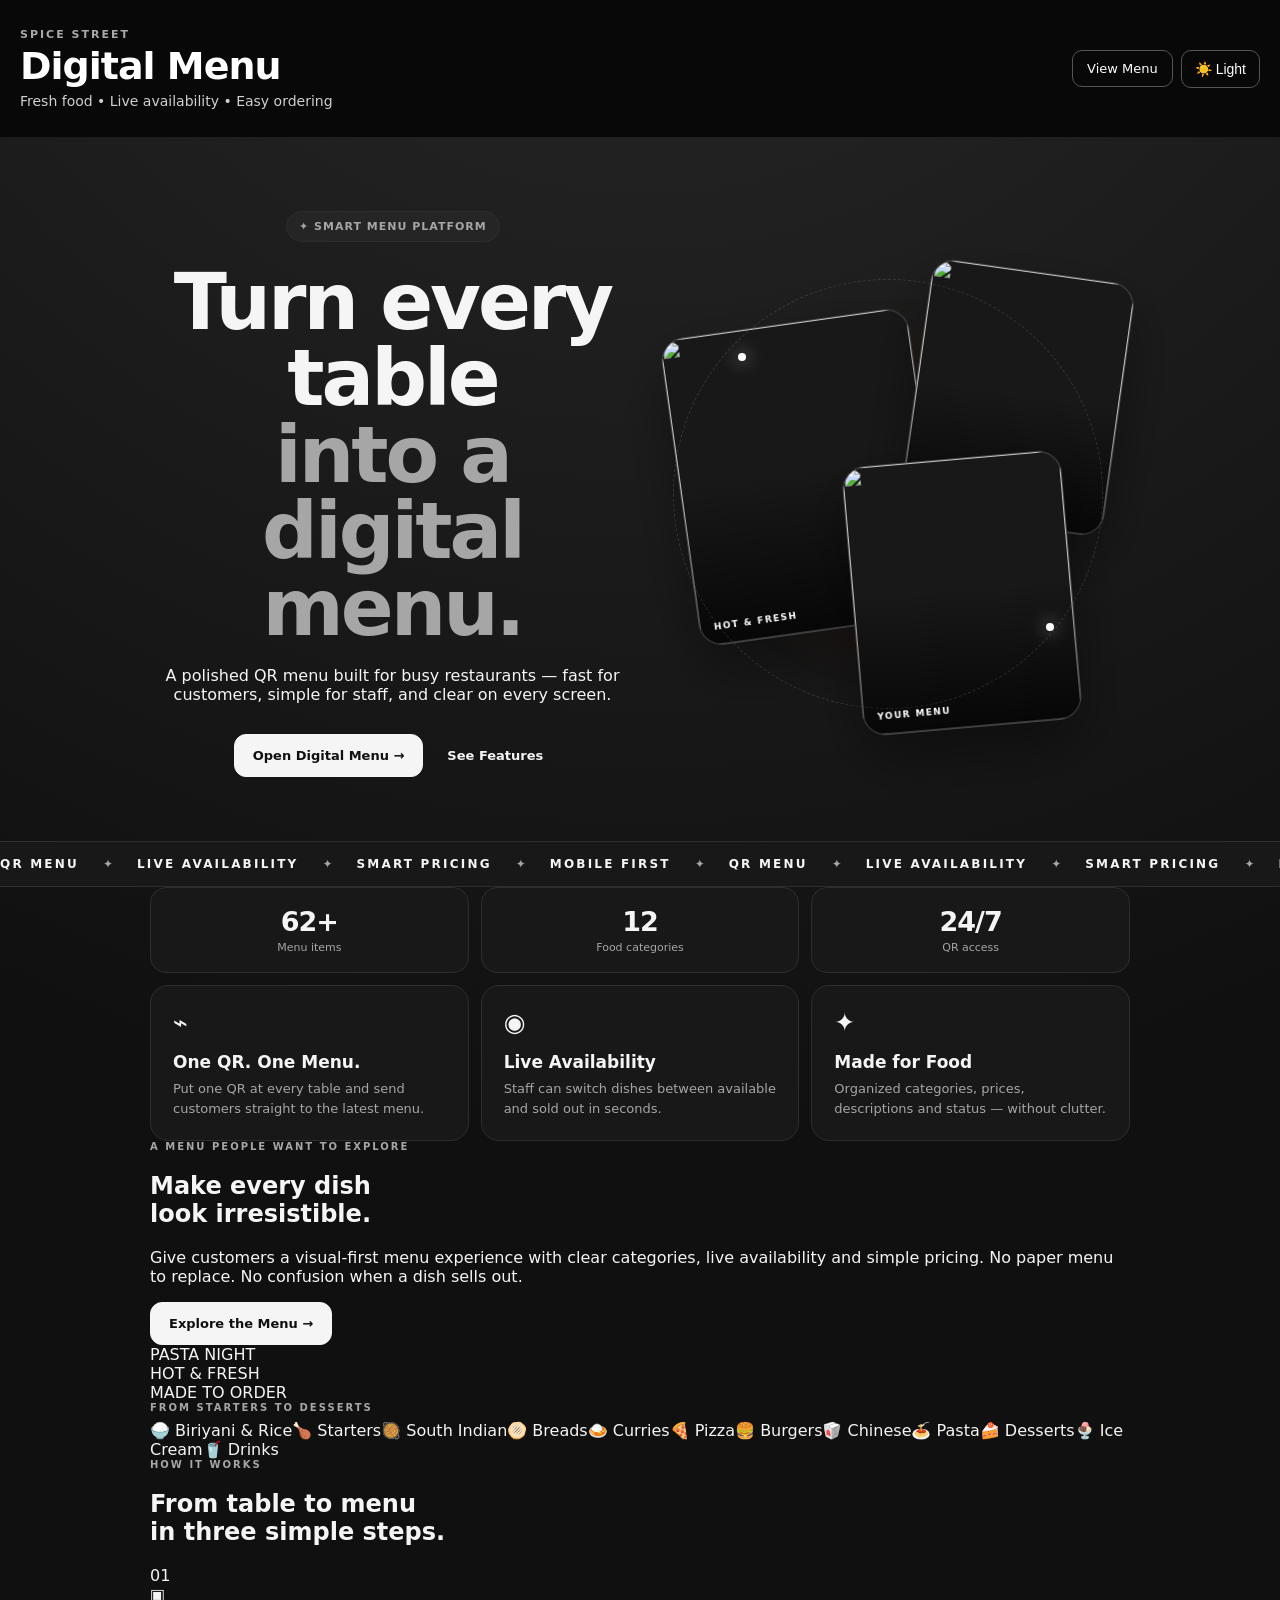
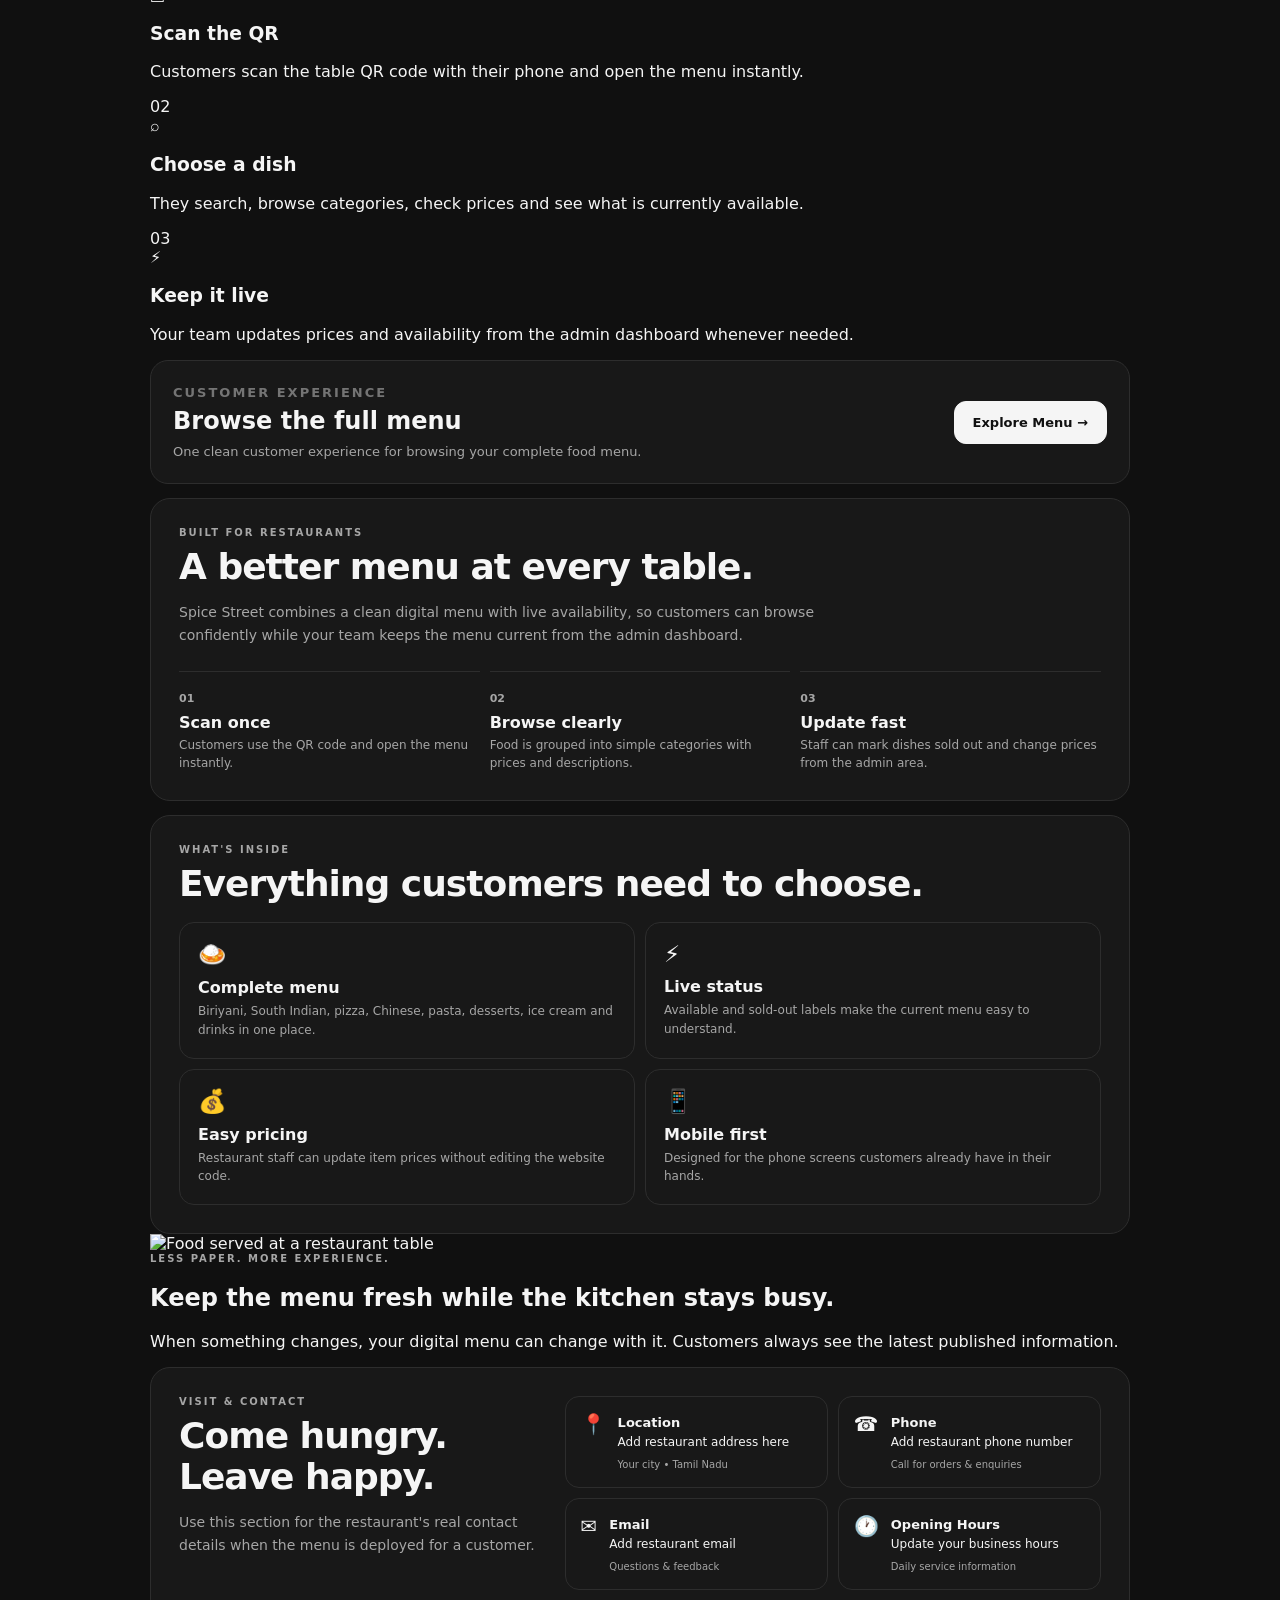
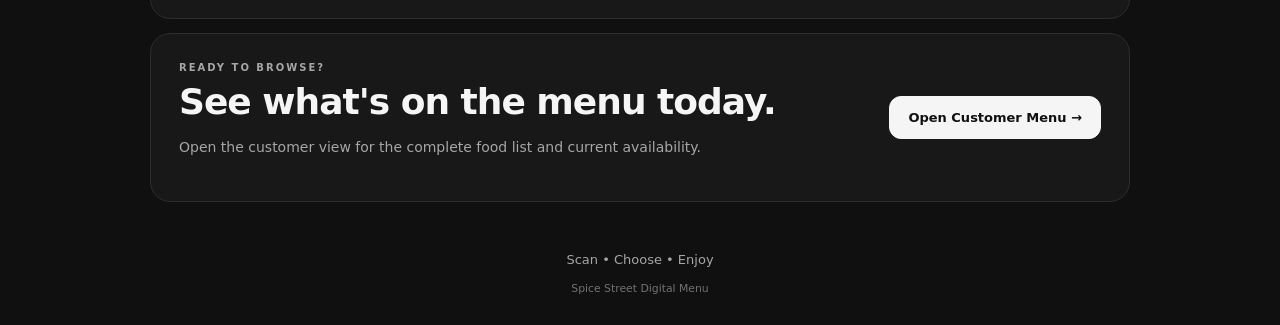
==== commit b0350fba: "feat: expand landing page with food showcase and restaurant content" ====
--- a/index.html
+++ b/index.html
@@ -7,7 +7,7 @@
   <link rel="canonical" href="https://menu.nexgenlink.co.in/">
   <title>Spice Street - Digital Menu</title>
   <link rel="icon" type="image/svg+xml" href="favicon.svg?v=15">
-  <link rel="stylesheet" href="styles.css?v=16">
+  <link rel="stylesheet" href="styles.css?v=17">
 </head>
 <body class="landing-page">
   <header class="topbar">
@@ -46,10 +46,45 @@
       <div><span>QR MENU</span><b>✦</b><span>LIVE AVAILABILITY</span><b>✦</b><span>SMART PRICING</span><b>✦</b><span>MOBILE FIRST</span><b>✦</b><span>QR MENU</span><b>✦</b><span>LIVE AVAILABILITY</span><b>✦</b><span>SMART PRICING</span><b>✦</b><span>MOBILE FIRST</span><b>✦</b></div>
     </div>
 
-    <section class="landing-stats"><div><strong>62+</strong><span>Menu items</span></div><div><strong>12</strong><span>Food categories</span></div><div><strong>24/7</strong><span>QR access</span></div></section><section id="features" class="feature-grid">
-      <article class="feature-card"><div class="feature-icon">⌁</div><h3>One QR. One Menu.</h3><p>Put one QR at every table and send customers straight to the latest menu.</p></article>
-      <article class="feature-card"><div class="feature-icon">◉</div><h3>Live Availability</h3><p>Staff can switch dishes between available and sold out in seconds.</p></article>
-      <article class="feature-card"><div class="feature-icon">✦</div><h3>Made for Food</h3><p>Organized categories, prices, descriptions and status — without clutter.</p></article>
+    <section class="landing-stats"><div><strong>62+</strong><span>Menu items</span></div><div><strong>12</strong><span>Food categories</span></div><div><strong>24/7</strong><span>QR access</span></div></section>
+
+    <section id="features" class="feature-grid">
+      <article class="feature-card reveal-card"><div class="feature-icon">⌁</div><h3>One QR. One Menu.</h3><p>Put one QR at every table and send customers straight to the latest menu.</p></article>
+      <article class="feature-card reveal-card"><div class="feature-icon">◉</div><h3>Live Availability</h3><p>Staff can switch dishes between available and sold out in seconds.</p></article>
+      <article class="feature-card reveal-card"><div class="feature-icon">✦</div><h3>Made for Food</h3><p>Organized categories, prices, descriptions and status — without clutter.</p></article>
+    </section>
+
+    <section class="visual-showcase">
+      <div class="showcase-copy">
+        <div class="section-kicker">A MENU PEOPLE WANT TO EXPLORE</div>
+        <h2>Make every dish<br><span>look irresistible.</span></h2>
+        <p>Give customers a visual-first menu experience with clear categories, live availability and simple pricing. No paper menu to replace. No confusion when a dish sells out.</p>
+        <a class="primary-btn" href="/customer/">Explore the Menu →</a>
+      </div>
+      <div class="showcase-collage" aria-hidden="true">
+        <div class="showcase-image showcase-main"><img src="https://images.unsplash.com/photo-1563379926898-05f4575a45d8?auto=format&fit=crop&w=900&q=84" alt="" loading="lazy"><span>PASTA NIGHT</span></div>
+        <div class="showcase-image showcase-small one"><img src="https://images.unsplash.com/photo-1565299624946-b28f40a0ae38?auto=format&fit=crop&w=600&q=84" alt="" loading="lazy"><span>HOT & FRESH</span></div>
+        <div class="showcase-image showcase-small two"><img src="https://images.unsplash.com/photo-1568901346375-23c9450c58cd?auto=format&fit=crop&w=600&q=84" alt="" loading="lazy"><span>MADE TO ORDER</span></div>
+      </div>
+    </section>
+
+    <section class="category-strip">
+      <div class="section-kicker">FROM STARTERS TO DESSERTS</div>
+      <div class="category-pills">
+        <span>🍚 Biriyani & Rice</span><span>🍗 Starters</span><span>🥘 South Indian</span><span>🫓 Breads</span><span>🍛 Curries</span><span>🍕 Pizza</span><span>🍔 Burgers</span><span>🥡 Chinese</span><span>🍝 Pasta</span><span>🍰 Desserts</span><span>🍨 Ice Cream</span><span>🥤 Drinks</span>
+      </div>
+    </section>
+
+    <section class="how-section">
+      <div class="how-heading">
+        <div class="section-kicker">HOW IT WORKS</div>
+        <h2>From table to menu<br><span>in three simple steps.</span></h2>
+      </div>
+      <div class="how-grid">
+        <article><div class="step-number">01</div><div class="step-icon">▣</div><h3>Scan the QR</h3><p>Customers scan the table QR code with their phone and open the menu instantly.</p></article>
+        <article><div class="step-number">02</div><div class="step-icon">⌕</div><h3>Choose a dish</h3><p>They search, browse categories, check prices and see what is currently available.</p></article>
+        <article><div class="step-number">03</div><div class="step-icon">⚡</div><h3>Keep it live</h3><p>Your team updates prices and availability from the admin dashboard whenever needed.</p></article>
+      </div>
     </section>
 
     <section class="menu-preview">
@@ -60,10 +95,47 @@
       </div>
       <a class="primary-btn" href="/customer/">Explore Menu →</a>
     </section>
-<section class="about-block"><div class="section-kicker">BUILT FOR RESTAURANTS</div><h2>A better menu at every table.</h2><p>Spice Street combines a clean digital menu with live availability, so customers can browse confidently while your team keeps the menu current from the admin dashboard.</p><div class="about-points"><div><strong>01</strong><span>Scan once</span><p>Customers use the QR code and open the menu instantly.</p></div><div><strong>02</strong><span>Browse clearly</span><p>Food is grouped into simple categories with prices and descriptions.</p></div><div><strong>03</strong><span>Update fast</span><p>Staff can mark dishes sold out and change prices from the admin area.</p></div></div></section>
-<section class="service-section"><div><div class="section-kicker">WHAT'S INSIDE</div><h2>Everything customers need to choose.</h2></div><div class="service-grid"><article><span>🍛</span><h3>Complete menu</h3><p>Biriyani, South Indian, pizza, Chinese, pasta, desserts, ice cream and drinks in one place.</p></article><article><span>⚡</span><h3>Live status</h3><p>Available and sold-out labels make the current menu easy to understand.</p></article><article><span>💰</span><h3>Easy pricing</h3><p>Restaurant staff can update item prices without editing the website code.</p></article><article><span>📱</span><h3>Mobile first</h3><p>Designed for the phone screens customers already have in their hands.</p></article></div></section>
-<section class="contact-section" id="contact"><div><div class="section-kicker">VISIT & CONTACT</div><h2>Come hungry. Leave happy.</h2><p>Use this section for the restaurant's real contact details when the menu is deployed for a customer.</p></div><div class="contact-grid"><div><span>📍</span><div><strong>Location</strong><p>Add restaurant address here</p><small>Your city • Tamil Nadu</small></div></div><div><span>☎</span><div><strong>Phone</strong><p>Add restaurant phone number</p><small>Call for orders & enquiries</small></div></div><div><span>✉</span><div><strong>Email</strong><p>Add restaurant email</p><small>Questions & feedback</small></div></div><div><span>🕐</span><div><strong>Opening Hours</strong><p>Update your business hours</p><small>Daily service information</small></div></div></div></section>
-<section class="cta-section"><div><div class="section-kicker">READY TO BROWSE?</div><h2>See what's on the menu today.</h2><p>Open the customer view for the complete food list and current availability.</p></div><a class="primary-btn" href="/customer/">Open Customer Menu →</a></section>
+
+    <section class="about-block">
+      <div class="section-kicker">BUILT FOR RESTAURANTS</div>
+      <h2>A better menu at every table.</h2>
+      <p>Spice Street combines a clean digital menu with live availability, so customers can browse confidently while your team keeps the menu current from the admin dashboard.</p>
+      <div class="about-points">
+        <div><strong>01</strong><span>Scan once</span><p>Customers use the QR code and open the menu instantly.</p></div>
+        <div><strong>02</strong><span>Browse clearly</span><p>Food is grouped into simple categories with prices and descriptions.</p></div>
+        <div><strong>03</strong><span>Update fast</span><p>Staff can mark dishes sold out and change prices from the admin area.</p></div>
+      </div>
+    </section>
+
+    <section class="service-section">
+      <div><div class="section-kicker">WHAT'S INSIDE</div><h2>Everything customers need to choose.</h2></div>
+      <div class="service-grid">
+        <article><span>🍛</span><h3>Complete menu</h3><p>Biriyani, South Indian, pizza, Chinese, pasta, desserts, ice cream and drinks in one place.</p></article>
+        <article><span>⚡</span><h3>Live status</h3><p>Available and sold-out labels make the current menu easy to understand.</p></article>
+        <article><span>💰</span><h3>Easy pricing</h3><p>Restaurant staff can update item prices without editing the website code.</p></article>
+        <article><span>📱</span><h3>Mobile first</h3><p>Designed for the phone screens customers already have in their hands.</p></article>
+      </div>
+    </section>
+
+    <section class="mini-banner">
+      <div class="mini-banner-image"><img src="https://images.unsplash.com/photo-1544025162-d76694265947?auto=format&fit=crop&w=1000&q=84" alt="Food served at a restaurant table" loading="lazy"></div>
+      <div class="mini-banner-copy"><div class="section-kicker">LESS PAPER. MORE EXPERIENCE.</div><h2>Keep the menu fresh while the kitchen stays busy.</h2><p>When something changes, your digital menu can change with it. Customers always see the latest published information.</p></div>
+    </section>
+
+    <section class="contact-section" id="contact">
+      <div><div class="section-kicker">VISIT & CONTACT</div><h2>Come hungry. Leave happy.</h2><p>Use this section for the restaurant's real contact details when the menu is deployed for a customer.</p></div>
+      <div class="contact-grid">
+        <div><span>📍</span><div><strong>Location</strong><p>Add restaurant address here</p><small>Your city • Tamil Nadu</small></div></div>
+        <div><span>☎</span><div><strong>Phone</strong><p>Add restaurant phone number</p><small>Call for orders & enquiries</small></div></div>
+        <div><span>✉</span><div><strong>Email</strong><p>Add restaurant email</p><small>Questions & feedback</small></div></div>
+        <div><span>🕐</span><div><strong>Opening Hours</strong><p>Update your business hours</p><small>Daily service information</small></div></div>
+      </div>
+    </section>
+
+    <section class="cta-section">
+      <div><div class="section-kicker">READY TO BROWSE?</div><h2>See what's on the menu today.</h2><p>Open the customer view for the complete food list and current availability.</p></div>
+      <a class="primary-btn" href="/customer/">Open Customer Menu →</a>
+    </section>
   </main>
 
   <footer><p>Scan • Choose • Enjoy</p><small>Spice Street Digital Menu</small></footer>
--- a/styles.css
+++ b/styles.css
@@ -133,3 +133,63 @@
 
 /* Admin menu controls */
 .admin-row-actions{display:flex;align-items:center;gap:8px;flex:0 0 auto}.delete-dish,.restore-dish{border:1px solid var(--line);background:transparent;color:var(--text);border-radius:9px;padding:8px 10px;cursor:pointer;font-size:11px;font-weight:800}.delete-dish{color:var(--red)}.restore-dish{color:var(--green)}.deleted-row{opacity:.78}.deleted-label{font-size:10px;font-weight:900;letter-spacing:1px;color:var(--red)}.delete-dish:hover,.restore-dish:hover{background:var(--chip)}.delete-dish:focus-visible,.restore-dish:focus-visible,.toggle:focus-visible,.price-save:focus-visible{outline:2px solid var(--green);outline-offset:2px}.filter-row select{background:var(--card);color:var(--text);color-scheme:inherit}.filter-row select option{background:var(--card);color:var(--text)}body.light .filter-row select option{background:#fff;color:#181818}body.light .menu-filters,body.light .add-dish-panel,body.light .admin-nav-card,body.light .monitor-stat{box-shadow:0 1px 2px rgba(0,0,0,.04)}@media(max-width:700px){.admin-row-actions{flex-wrap:wrap;justify-content:flex-end}.admin-row{align-items:flex-start}.delete-dish,.restore-dish{padding:8px 9px}}
+
+/* Animated landing hero --------------------------------------------------- */
+.landing-hero-visual{position:relative;min-height:620px;display:grid;grid-template-columns:1fr 1fr;align-items:center;gap:10px;padding:64px 0 54px;overflow:visible}
+.hero-copy{position:relative;z-index:2;padding:10px 0}
+.hero-copy .landing-badge{animation:heroBadge .8s ease both}
+.hero-copy h2{animation:heroTitle .9s cubic-bezier(.2,.8,.2,1) .08s both}
+.hero-copy>p{animation:heroFade .8s ease .25s both}
+.hero-copy .landing-actions{animation:heroFade .8s ease .35s both}
+.food-orbit{position:relative;height:520px;min-width:0}
+.food-glow{position:absolute;width:390px;height:390px;left:50%;top:50%;transform:translate(-50%,-50%);border-radius:50%;background:radial-gradient(circle,rgba(255,183,77,.16),rgba(255,100,40,.06) 42%,transparent 70%);filter:blur(8px);animation:glowPulse 4s ease-in-out infinite}
+.food-card{position:absolute;overflow:hidden;border:1px solid rgba(255,255,255,.2);background:#181818;border-radius:24px;box-shadow:0 24px 60px rgba(0,0,0,.4);will-change:transform}
+.food-card img{display:block;width:100%;height:100%;object-fit:cover;filter:saturate(1.08) contrast(1.02)}
+.food-card::after{content:"";position:absolute;inset:0;background:linear-gradient(180deg,transparent 48%,rgba(0,0,0,.72))}
+.food-card span{position:absolute;z-index:1;left:14px;bottom:13px;color:#fff;font-size:9px;font-weight:900;letter-spacing:1.4px}
+.food-card-a{width:250px;height:310px;left:7%;top:17%;transform:rotate(-8deg);animation:floatA 5.5s ease-in-out infinite}
+.food-card-b{width:205px;height:255px;right:2%;top:7%;transform:rotate(8deg);animation:floatB 6s ease-in-out .4s infinite}
+.food-card-c{width:220px;height:270px;right:12%;bottom:5%;transform:rotate(-5deg);animation:floatC 5.8s ease-in-out .8s infinite}
+.orbit-dots{position:absolute;width:430px;height:430px;left:50%;top:50%;transform:translate(-50%,-50%);border:1px dashed rgba(255,255,255,.13);border-radius:50%;animation:orbitSpin 24s linear infinite}
+.orbit-dots::before,.orbit-dots::after{content:"";position:absolute;width:8px;height:8px;border-radius:50%;background:#fff;box-shadow:0 0 18px rgba(255,255,255,.75)}
+.orbit-dots::before{left:15%;top:17%}.orbit-dots::after{right:11%;bottom:18%}
+.food-marquee{width:100vw;margin-left:calc(50% - 50vw);overflow:hidden;border-top:1px solid var(--line);border-bottom:1px solid var(--line);background:var(--card);white-space:nowrap}
+.food-marquee>div{display:flex;width:max-content;align-items:center;gap:24px;padding:15px 0;animation:marquee 24s linear infinite}
+.food-marquee span{font-size:12px;font-weight:900;letter-spacing:2.2px}
+.food-marquee b{color:var(--muted);font-size:12px}
+.food-marquee:hover>div{animation-play-state:paused}
+@keyframes heroBadge{from{opacity:0;transform:translateY(12px) scale(.96)}to{opacity:1;transform:none}}
+@keyframes heroTitle{from{opacity:0;transform:translateY(28px)}to{opacity:1;transform:none}}
+@keyframes heroFade{from{opacity:0;transform:translateY(16px)}to{opacity:1;transform:none}}
+@keyframes floatA{0%,100%{transform:translateY(0) rotate(-8deg)}50%{transform:translateY(-18px) rotate(-5deg)}}
+@keyframes floatB{0%,100%{transform:translateY(0) rotate(8deg)}50%{transform:translateY(16px) rotate(4deg)}}
+@keyframes floatC{0%,100%{transform:translateY(0) rotate(-5deg)}50%{transform:translateY(-13px) rotate(-8deg)}}
+@keyframes glowPulse{0%,100%{opacity:.7;transform:translate(-50%,-50%) scale(.96)}50%{opacity:1;transform:translate(-50%,-50%) scale(1.08)}}
+@keyframes orbitSpin{to{transform:translate(-50%,-50%) rotate(360deg)}}
+@keyframes marquee{to{transform:translateX(-50%)}}
+@media(max-width:800px){
+  .landing-hero-visual{grid-template-columns:1fr;min-height:auto;padding:54px 0 36px;text-align:center}
+  .hero-copy .landing-actions{justify-content:center}
+  .food-orbit{height:420px;margin-top:12px}
+  .food-glow{width:310px;height:310px}
+  .food-card-a{width:190px;height:240px;left:4%;top:15%}
+  .food-card-b{width:160px;height:205px;right:2%;top:4%}
+  .food-card-c{width:175px;height:220px;right:11%;bottom:2%}
+  .orbit-dots{width:330px;height:330px}
+}
+@media(max-width:500px){
+  .landing-hero-visual{padding-top:42px}
+  .food-orbit{height:330px}
+  .food-glow{width:250px;height:250px}
+  .food-card-a{width:145px;height:185px;left:0;top:17%;border-radius:18px}
+  .food-card-b{width:125px;height:160px;right:0;top:5%;border-radius:18px}
+  .food-card-c{width:140px;height:175px;right:9%;bottom:0;border-radius:18px}
+  .food-card span{font-size:7px;left:9px;bottom:9px}
+  .orbit-dots{width:260px;height:260px}
+  .food-marquee>div{gap:18px;padding:13px 0}
+  .food-marquee span{font-size:10px}
+}
+@media(prefers-reduced-motion:reduce){
+  .hero-copy .landing-badge,.hero-copy h2,.hero-copy>p,.hero-copy .landing-actions{animation:none}
+  .food-card,.food-glow,.orbit-dots,.food-marquee>div{animation:none}
+}
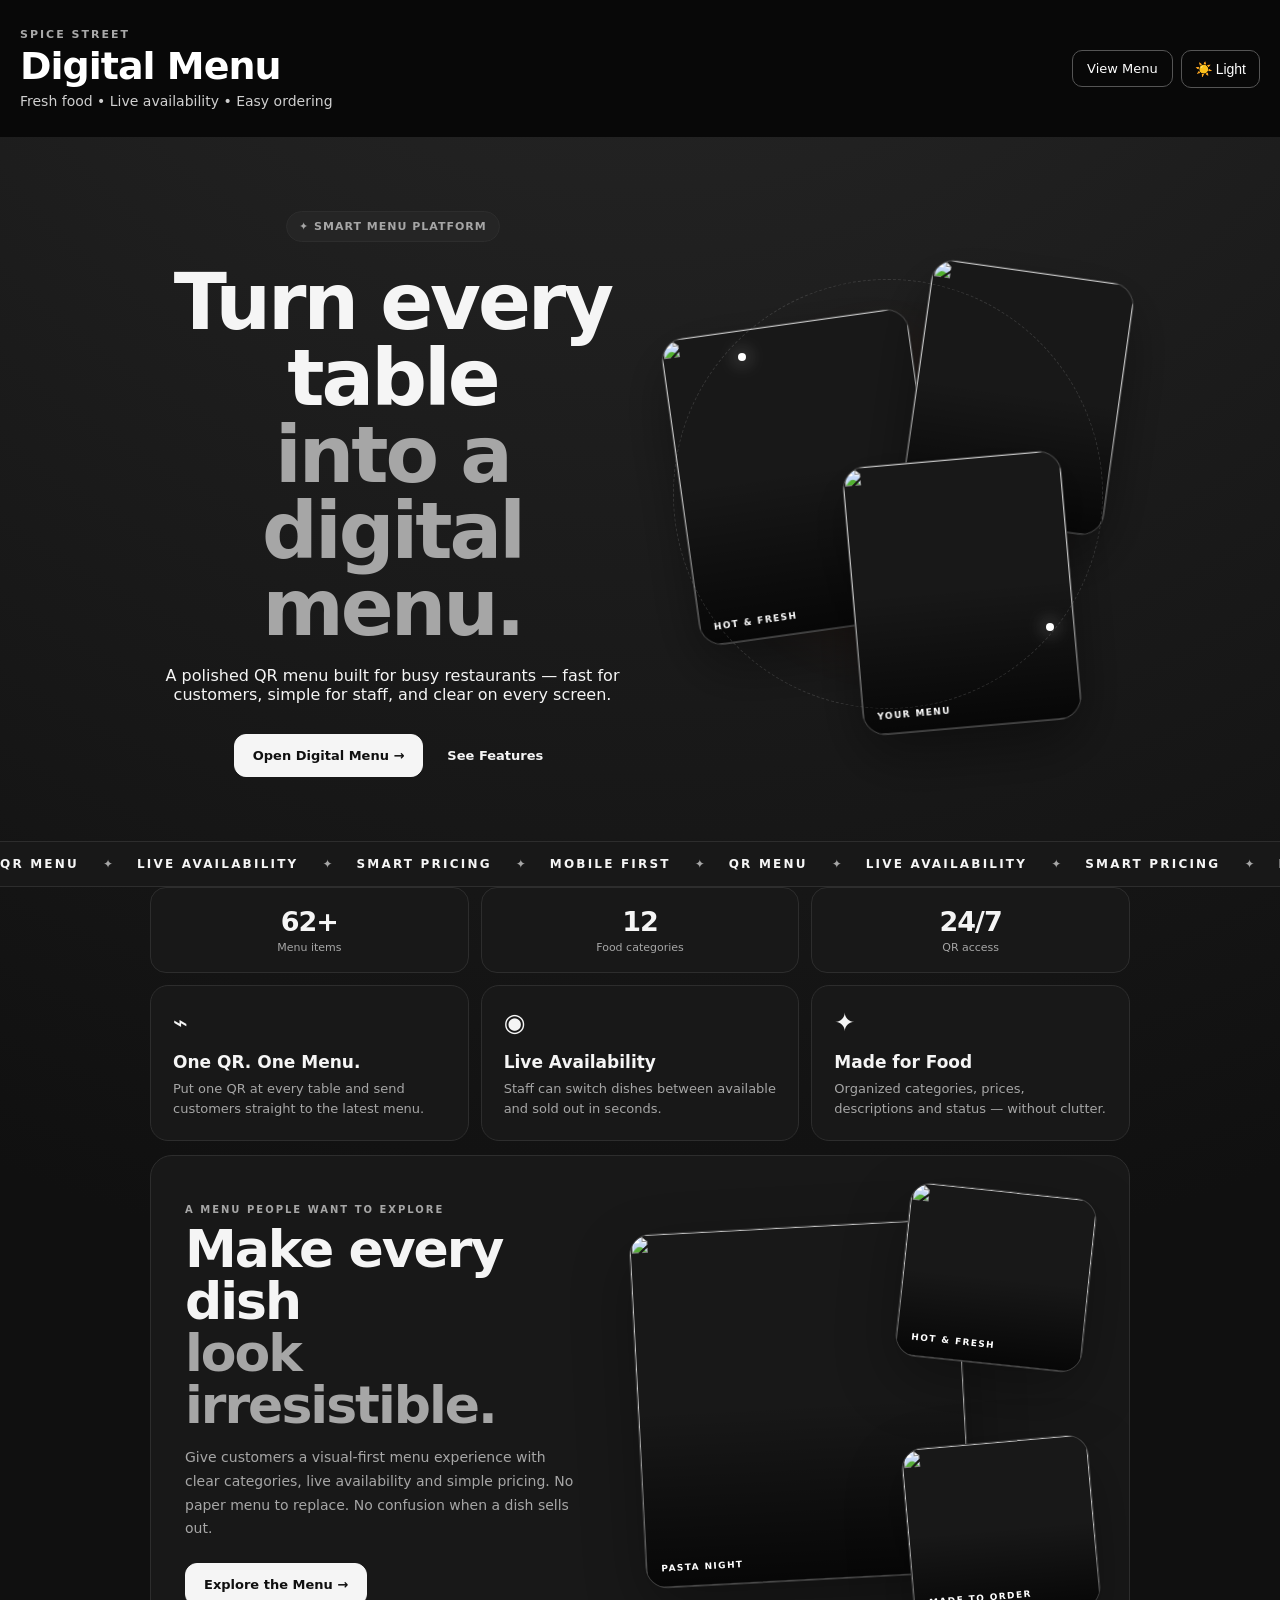
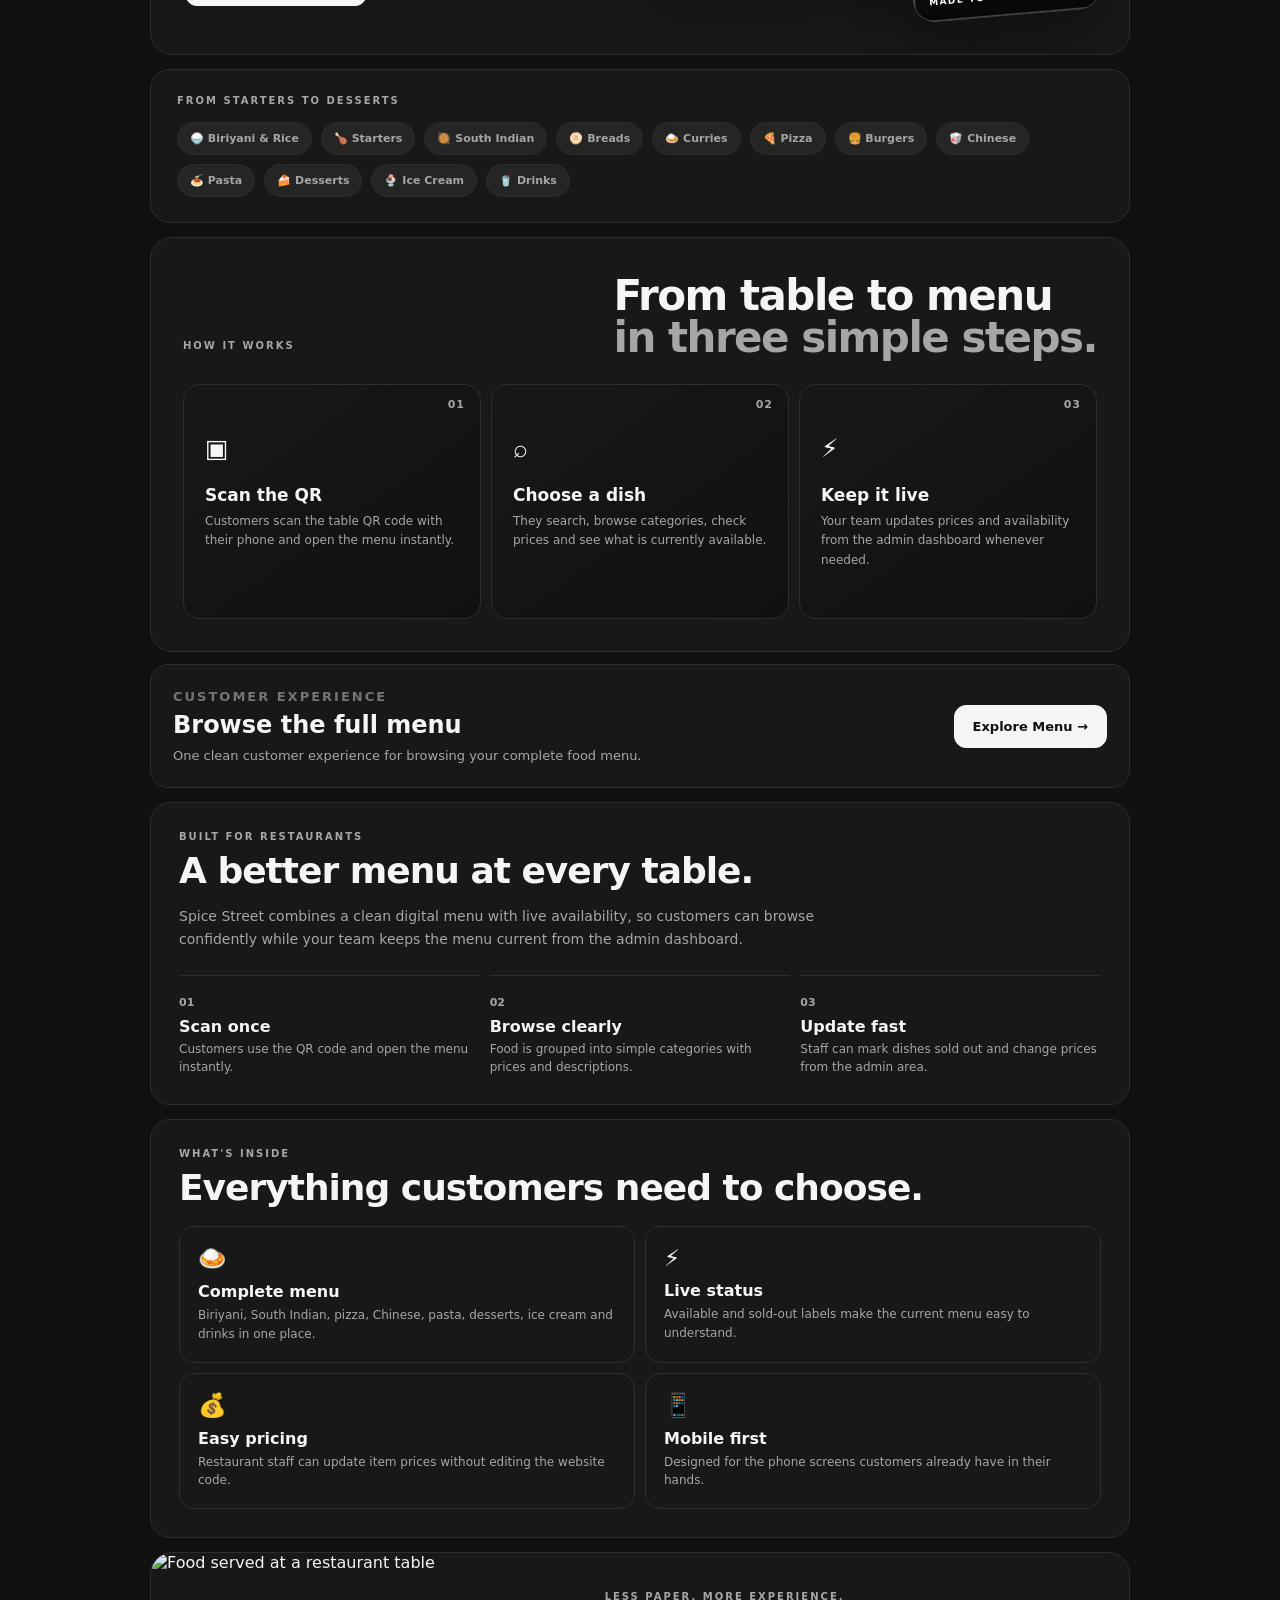
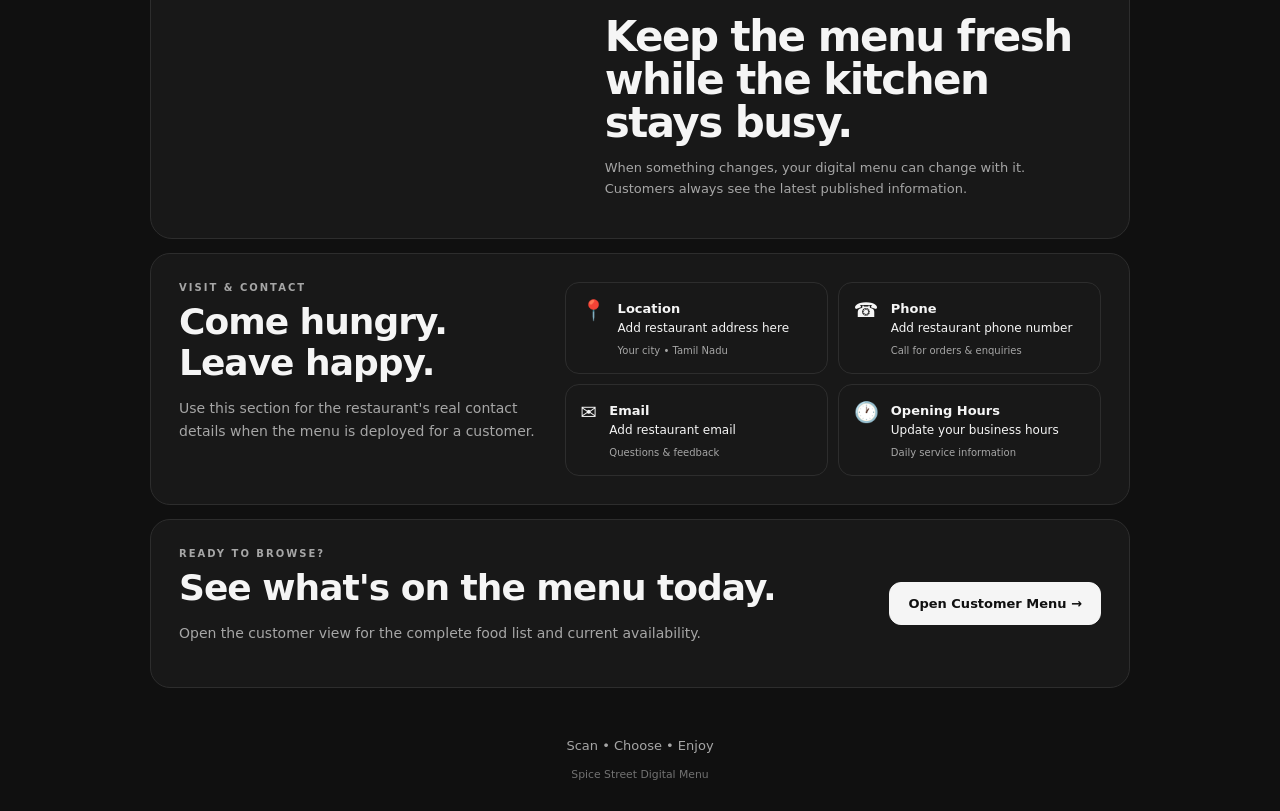
==== commit 9513ec0c: "chore: refresh app cache for central publishing" ====
--- a/index.html
+++ b/index.html
@@ -139,6 +139,6 @@
   </main>
 
   <footer><p>Scan • Choose • Enjoy</p><small>Spice Street Digital Menu</small></footer>
-  <script src="app.js?v=18"></script>
+  <script src="app.js?v=19"></script>
 </body>
 </html>
--- a/styles.css
+++ b/styles.css
@@ -193,3 +193,67 @@
   .hero-copy .landing-badge,.hero-copy h2,.hero-copy>p,.hero-copy .landing-actions{animation:none}
   .food-card,.food-glow,.orbit-dots,.food-marquee>div{animation:none}
 }
+
+/* Full landing-page experience ------------------------------------------- */
+.visual-showcase{margin-top:14px;display:grid;grid-template-columns:.9fr 1.1fr;gap:34px;align-items:center;padding:34px;background:var(--card);border:1px solid var(--line);border-radius:22px;overflow:hidden}
+.showcase-copy h2{font-size:clamp(32px,6vw,52px);line-height:1;letter-spacing:-2px;margin:8px 0 15px}
+.showcase-copy h2 span,.how-heading h2 span{color:var(--muted)}
+.showcase-copy p{color:var(--muted);font-size:14px;line-height:1.7;max-width:470px;margin:0 0 22px}
+.showcase-collage{height:430px;position:relative}
+.showcase-image{position:absolute;overflow:hidden;border-radius:22px;border:1px solid rgba(255,255,255,.16);box-shadow:0 22px 60px rgba(0,0,0,.3);background:#181818}
+.showcase-image img{display:block;width:100%;height:100%;object-fit:cover;transition:transform .7s cubic-bezier(.2,.8,.2,1)}
+.showcase-image:hover img{transform:scale(1.07)}
+.showcase-image::after{content:"";position:absolute;inset:0;background:linear-gradient(180deg,transparent 50%,rgba(0,0,0,.72))}
+.showcase-image span{position:absolute;z-index:1;left:15px;bottom:14px;color:#fff;font-size:9px;font-weight:900;letter-spacing:1.4px}
+.showcase-main{width:68%;height:355px;left:5%;top:36px;transform:rotate(-3deg);animation:showcaseFloat 6s ease-in-out infinite}
+.showcase-small{width:39%;height:175px}
+.showcase-small.one{right:1%;top:0;transform:rotate(6deg);animation:showcaseFloatSmall 5.5s ease-in-out .4s infinite}
+.showcase-small.two{right:0;bottom:4px;transform:rotate(-5deg);animation:showcaseFloatSmall 5.8s ease-in-out .8s infinite}
+@keyframes showcaseFloat{0%,100%{transform:translateY(0) rotate(-3deg)}50%{transform:translateY(-12px) rotate(-1deg)}}
+@keyframes showcaseFloatSmall{0%,100%{transform:translateY(0) rotate(6deg)}50%{transform:translateY(10px) rotate(3deg)}}
+.category-strip{margin-top:14px;padding:25px 26px;background:var(--card);border:1px solid var(--line);border-radius:20px;overflow:hidden}
+.category-pills{display:flex;gap:9px;flex-wrap:wrap;margin-top:16px}
+.category-pills span{border:1px solid var(--line);background:var(--chip);border-radius:999px;padding:9px 12px;color:var(--muted);font-size:11px;font-weight:750;transition:transform .2s ease,border-color .2s ease,color .2s ease}
+.category-pills span:hover{transform:translateY(-3px);border-color:var(--muted);color:var(--text)}
+.how-section{margin-top:14px;padding:32px;background:var(--card);border:1px solid var(--line);border-radius:22px}
+.how-heading{display:flex;align-items:end;justify-content:space-between;gap:25px;margin-bottom:25px}
+.how-heading h2{margin:5px 0 0;font-size:clamp(28px,5vw,42px);line-height:1;letter-spacing:-1.5px}
+.how-grid{display:grid;grid-template-columns:repeat(3,1fr);gap:10px}
+.how-grid article{position:relative;min-height:235px;border:1px solid var(--line);border-radius:17px;padding:21px;overflow:hidden;background:linear-gradient(145deg,var(--card),var(--bg))}
+.step-number{position:absolute;right:15px;top:13px;font-size:11px;font-weight:900;color:var(--muted);letter-spacing:1px}
+.step-icon{font-size:25px;margin-top:28px;margin-bottom:22px}
+.how-grid h3{margin:0 0 7px;font-size:17px}
+.how-grid p{margin:0;color:var(--muted);font-size:12px;line-height:1.6}
+.mini-banner{margin-top:14px;display:grid;grid-template-columns:.85fr 1.15fr;min-height:285px;background:var(--card);border:1px solid var(--line);border-radius:22px;overflow:hidden}
+.mini-banner-image{min-height:285px;overflow:hidden}
+.mini-banner-image img{width:100%;height:100%;display:block;object-fit:cover;transition:transform 1s ease}
+.mini-banner:hover .mini-banner-image img{transform:scale(1.05)}
+.mini-banner-copy{padding:38px;display:flex;flex-direction:column;justify-content:center}
+.mini-banner-copy h2{font-size:clamp(27px,5vw,42px);line-height:1.03;letter-spacing:-1.5px;margin:5px 0 12px}
+.mini-banner-copy p{color:var(--muted);font-size:13px;line-height:1.65;max-width:560px;margin:0}
+.reveal-card{transition:transform .25s ease,border-color .25s ease,box-shadow .25s ease}
+.reveal-card:hover{transform:translateY(-6px);border-color:#555;box-shadow:0 18px 45px rgba(0,0,0,.18)}
+body.light .reveal-card:hover{border-color:#c8c8c4;box-shadow:0 18px 45px rgba(0,0,0,.08)}
+body.light .showcase-image,body.light .mini-banner-image{box-shadow:0 18px 50px rgba(0,0,0,.12)}
+@media(max-width:800px){
+  .visual-showcase{grid-template-columns:1fr;padding:25px}
+  .showcase-collage{height:390px}
+  .how-heading{display:block}
+  .how-grid{grid-template-columns:1fr}
+  .how-grid article{min-height:190px}
+  .mini-banner{grid-template-columns:1fr}
+  .mini-banner-image{min-height:230px}
+}
+@media(max-width:500px){
+  .visual-showcase{padding:20px}
+  .showcase-collage{height:320px;margin-top:5px}
+  .showcase-main{width:69%;height:260px;left:2%;top:28px}
+  .showcase-small{width:39%;height:130px}
+  .showcase-small.one{top:0}
+  .showcase-small.two{bottom:0}
+  .category-strip,.how-section{padding:23px 19px}
+  .mini-banner-copy{padding:27px 22px}
+}
+@media(prefers-reduced-motion:reduce){
+  .showcase-main,.showcase-small{animation:none}
+}
